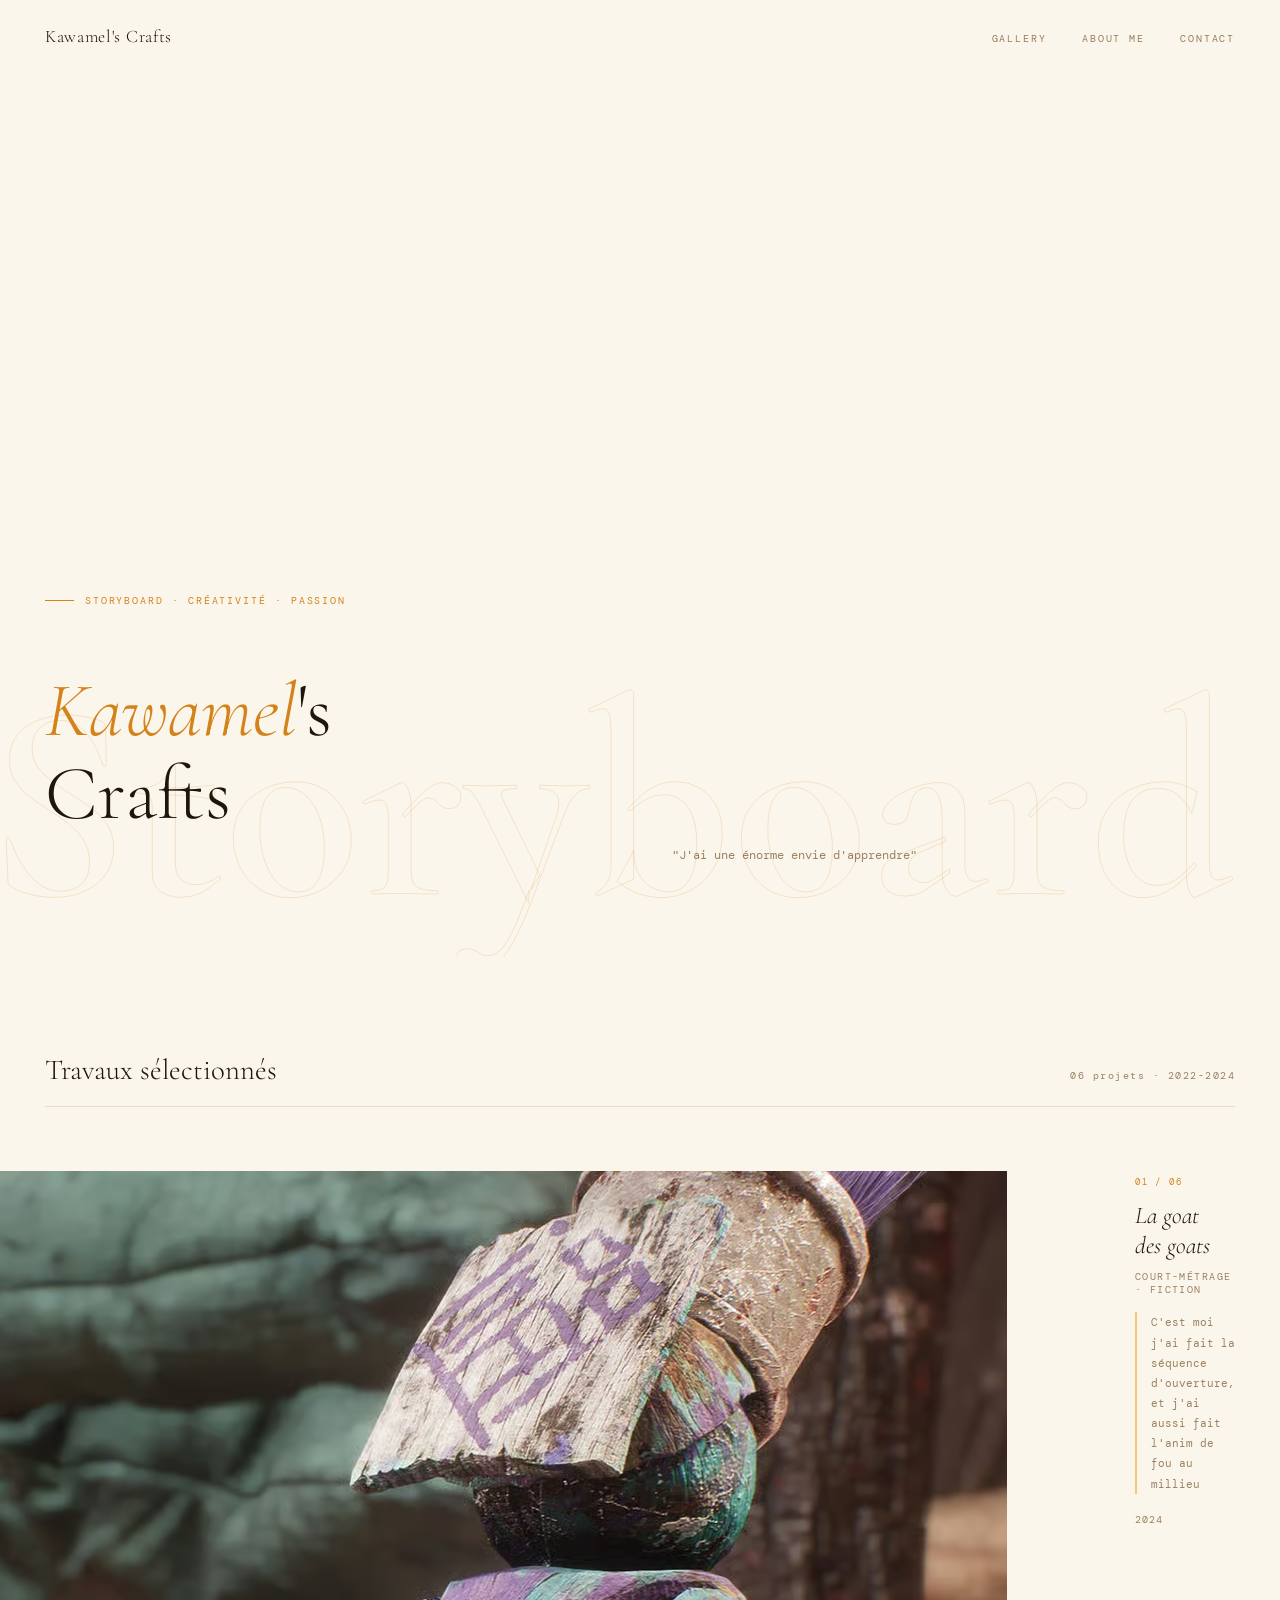
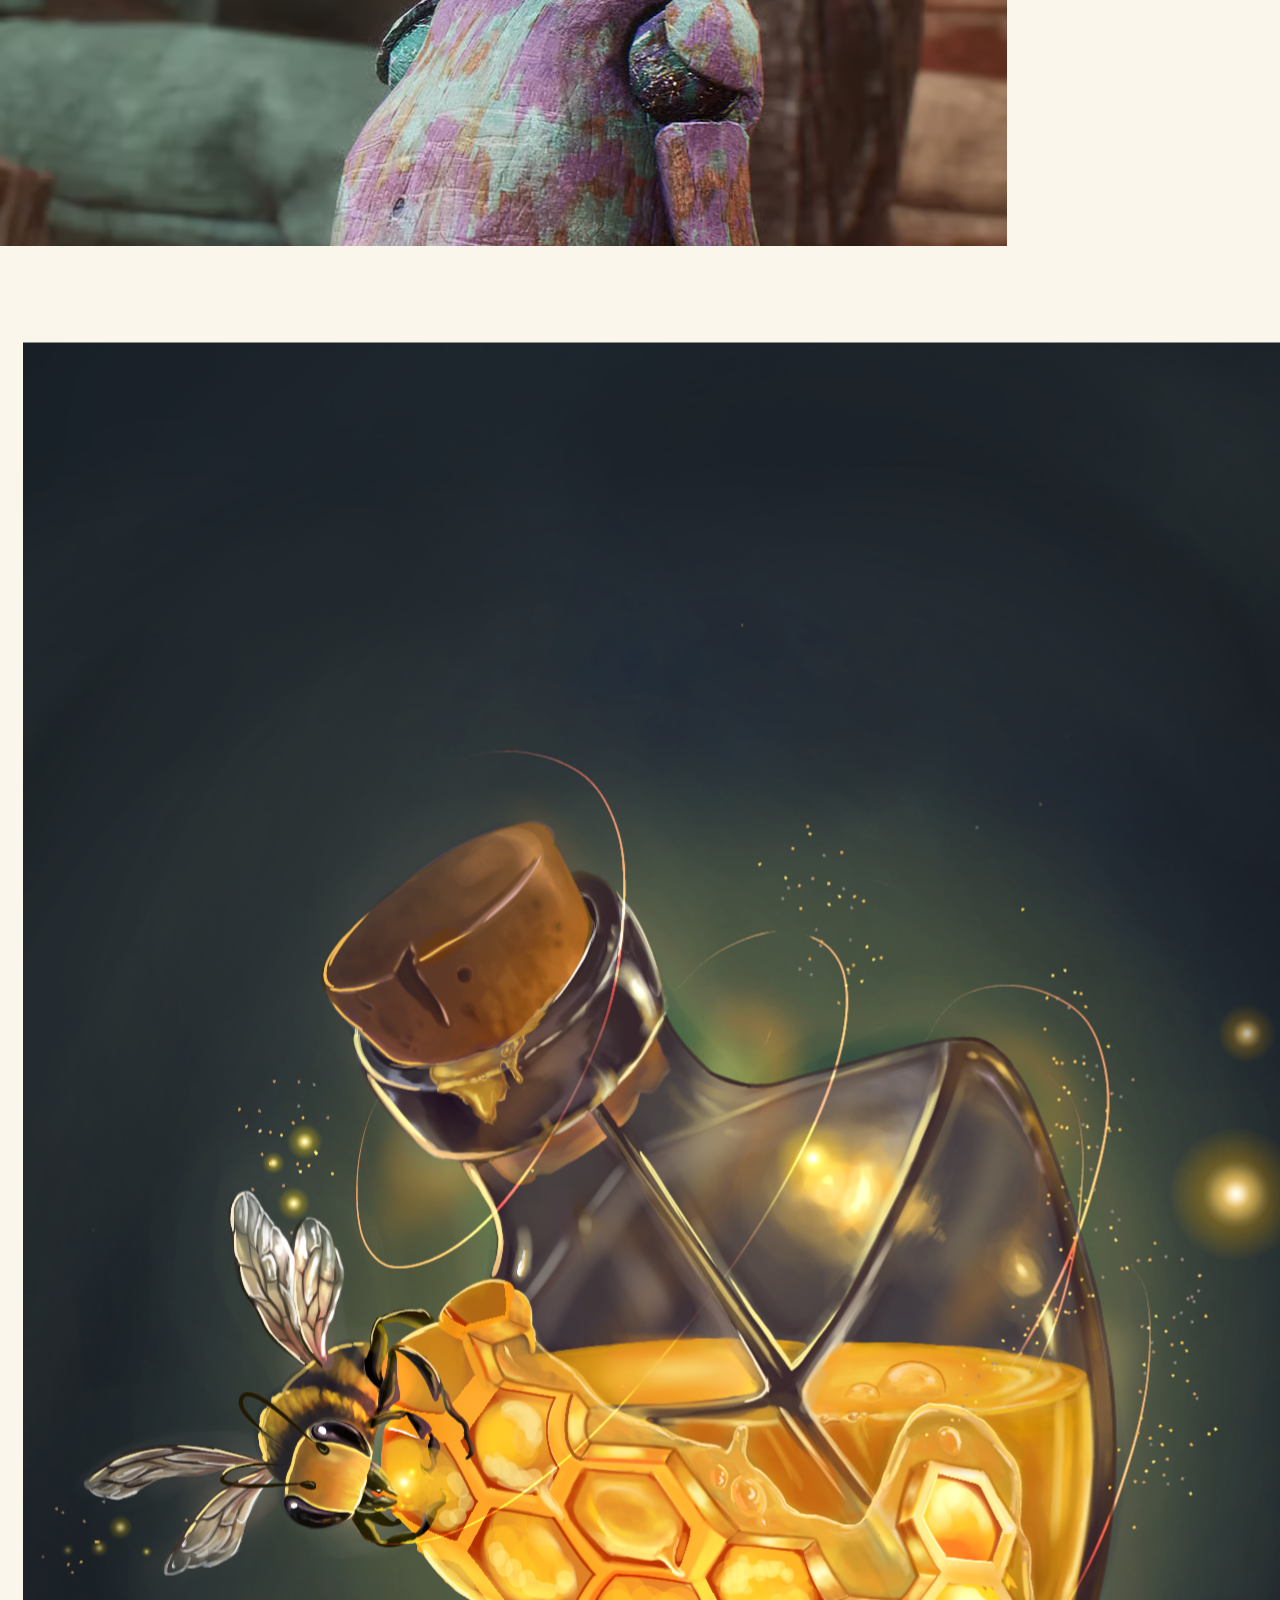
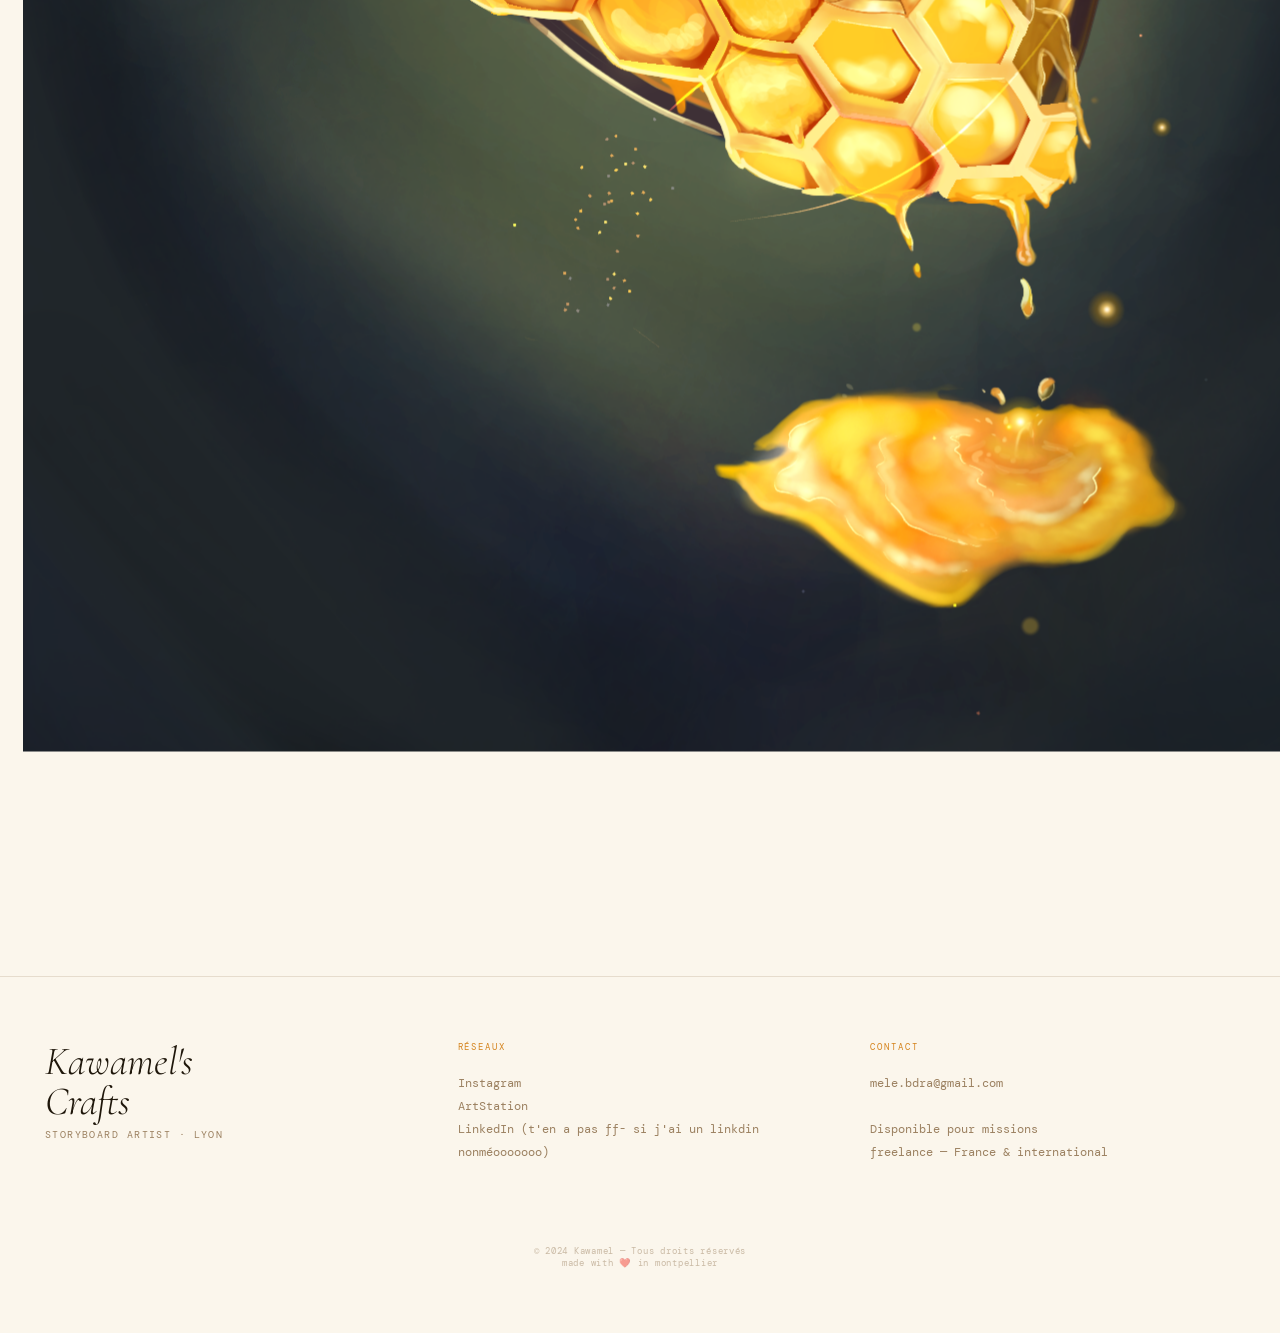
==== index.html @ d90d6006 "Update index.html" ====
<!DOCTYPE html>
<html lang="en">
<head>
    <meta charset="UTF-8">
    <meta name="viewport" content="width=device-width, initial-scale=1.0">
    <link href="https://fonts.googleapis.com/css2?family=Cormorant+Garamond:ital,wght@0,300;0,400;0,600;1,300;1,400&family=DM+Mono:wght@300;400&display=swap" rel="stylesheet">
    <link rel="stylesheet" href="style.css">
    <script src="assets/js/lang.js"></script>
    <title lang-dependant="title-main">Kawamel's Crafts</title>
</head>
<body onload="init_content()">
    <!-- Top nav bar -->
    <nav>
        <a class="nav-title" href="index.html" lang-dependant="title">Kawamel</a>
        <div class="nav-links">
            <a href="gallery.html" class="nav-item" lang-dependant="gallery">Gallery</a>
            <a href="about-me.html" class="nav-item" lang-dependant="about-me">About me</a>
            <a href="mailto:mele.bdra@gmail.com" lang-dependant="contact">Contact</a>
        </div>
        <!-- <div class="dropdown language-selector">
            <button class="dropbtn" lang-dependant="language">language</button>
            <div class="dropcontent">
                <button onclick="saveLangPreferences('en')">English</button>
                <button onclick="saveLangPreferences('fr')">Français</button>
            </div>
        </div> -->
    </nav>

    <!-- Opening sequence, name and decorations -->
    <section class="opening">
        <div class="opening-bg-text" aria-hidden="true">Storyboard</div>
        <div class="opening-content">
            <div>
                <div class="opening-tag">Storyboard · Créativité · Passion</div>
                <h1 class="opening-title"><em>Kawamel</em>'s<br>Crafts</h1>
            </div>
            <div>
                <p class="opening-desc">"J'ai une énorme envie d'apprendre"</p>
            </div>
        </div>
    </section>

    <!-- Main page, boards and work -->
    <section class="boards">
        <div class="boards-header">
            <span class="boards-header-title">Travaux sélectionnés</span>
            <span class="boards-header-count">06 projets · 2022-2024</span>
        </div>
        <!-- Project one -->
        <div class="project">
            <aside class="project-meta">
                <div class="project-index">01 / 06</div>
                <div class="project-title">La goat<br>des goats</div>
                <div class="project-type">Court-métrage · Fiction</div>
                <div class="project-info">C'est moi j'ai fait la séquence d'ouverture, et j'ai aussi fait l'anim de fou au millieu</div>
                <div class="project-year">2024</div>
            </aside>
            <img src="assets/img/placeholder_board.jpg" alt="placeholder">
        </div>
        <div class="project">
            <aside class="project-meta">
                <div class="project-index">02 / 06</div>
                <div class="project-title">Piti chat<br>oui</div>
                <div class="project-type">Court-métrage · Fiction</div>
                <div class="project-info">C'est moi j'ai fait la séquence d'ouverture, et j'ai aussi fait l'anim de fou au millieu</div>
                <div class="project-year">2024</div>
            </aside>
            <img src="assets/img/placeholder.png" alt="placeholder">
        </div>
    </section>
    
    <footer class="site-footer">
        <div>
          <div class="footer-name">Kawamel's<br>Crafts</div>
          <div class="footer-sub">Storyboard Artist · Lyon</div>
        </div>
        <div>
          <div class="footer-col-label">Réseaux</div>
          <div class="footer-col-body">
            <a href="https://www.instagram.com/kawameljpg/">Instagram</a><br>
            <a href="https://www.artstation.com/kawamel">ArtStation</a><br>
            <a href="#">LinkedIn (t'en a pas ff- si j'ai un linkdin nonméooooooo)</a>
          </div>
        </div>
        <div>
          <div class="footer-col-label">Contact</div>
          <div class="footer-col-body">
            <a href="mailto:mele.bdra@gmail.com">mele.bdra@gmail.com</a><br><br>
            Disponible pour missions<br>freelance — France &amp; international
          </div>
        </div>
        <div class="footer-copy">© 2024 Kawamel — Tous droits réservés<br>made with ❤️ in montpellier</div>
      </footer>
    <!-- <div class="main-wrapper">
        <nav class="socials-panel">
            <button onclick="location.href='https://www.instagram.com/kawameljpg/'"><svg width="32" height="32">
                    <use href="assets/svg/icons.svg#instagram"></use>
                </svg></button>
            <button onclick="location.href='mailto:mele.bdra@gmail.com"><svg width="32" height="32">
                <use href="assets/svg/icons.svg#mail"></use>
            </svg></button>
            <button onclick="location.href='https://www.artstation.com/kawamel'"><svg width="32" height="32">
                <use href="assets/svg/icons.svg#artStation"></use>
            </svg></button>
        </nav>
        <div class="main-container">
            <img src="/assets/img/placeholder.png" alt="profile picture">
            <h2 class="block-title" lang-dependant="name">Kawamel</h2>
            <h3 class="block-text" lang-dependant="artist-title">placeholder</h3>
            <hr>
            <div class="buttons-panel">
                <button lang-dependant="about-me">About me</button>
                <button lang-dependant="gallery">Gallery</button>
            </div>
            <p lang-dependant="biography">
                In 2021, I started a course in Concept Art and Illustration with the aim of obtaining a Bachelor's degree in this field.
                Since then, I've been working on a number of personal projects to develop my skills.
            </p>
            <p lang-dependant="buisness-start">placeholder</p>
            <p lang-dependant="contact-text">placeholder</p>
        </div>
    </div> -->
</body>
</html>
---- style.css ----
:root
{
    --cream:      #FBF6EC;
    --paper:      #F5EDD8;
    --amber:      #D4821A;
    --amber-pale: #F2C97A;
    --sienna:     #9B4F1C;
    --ink:        #1E160A;
    --ink-mid:    #4A3520;
    --ink-faint:  #9B8060;
    --line:       rgba(100,65,20,0.14);
}

input::-moz-focus-inner { border:0; padding:0 }

html {
    height: 100%;
    scroll-behavior: smooth;
}

body {
    top: 0px;
    left: 0px;
    margin: 0px;

    /*background: linear-gradient(90deg, #ff8177 0%, #ff867a 0%, #ff8c7f 21%, #f99185 52%, #cf556c 78%, #b12a5b 100%);
    background-attachment: fixed;
    color: white;*/
    background: var(--cream);
    color: var(--ink);

    font-family: 'DM Mono', monospace;
    font-size: medium;

    width: 100%;
    height: 100%;
    min-width: 320px;
    min-height: 100%;
}

nav {
    position: fixed;
    inset: 0 0 auto;
    z-index: 100;
    display: flex;
    justify-content: space-between;
    align-items: baseline;
    padding: 1.6rem 2.8rem;
    mix-blend-mode: multiply;   
}

.nav-title {
    font-family: 'Cormorant Garamond', serif;
    font-weight: 300;
    font-size: 1.1rem;
    letter-spacing: .04em;
    color: var(--ink);
    text-decoration: none;
}

.nav-links {
    display: flex;
    gap: 2.2rem;
    align-items: baseline;
}

.nav-links a {
    font-size: .65rem;
    letter-spacing: .18em;
    text-transform: uppercase;
    color: var(--ink-faint);
    text-decoration: none;
    transition: color .2s;
}

.nav-links a:hover, .nav-links a.on {
    color: var(--amber);
}

.opening {
    min-height: 100vh;
    display: flex;
    flex-direction: column;
    justify-content: flex-end;
    padding: 0 2.8rem 3.5rem;
    position: relative;
    overflow: hidden;
}
.opening-bg-text {
    position: absolute;
    bottom: 2rem; left: -0.05em;
    font-family: 'Cormorant Garamond', serif;
    font-weight: 600;
    font-size: clamp(9rem, 22vw, 20rem);
    line-height: .85;
    color: transparent;
    -webkit-text-stroke: 1px rgba(212,130,26,.18);
    pointer-events: none;
    user-select: none;
    white-space: nowrap;
}
.opening-content {
    position: relative;
    display: grid;
    grid-template-columns: 1fr 1fr;
    align-items: flex-end;
    gap: 4rem;
}
.opening-tag {
    font-size: .6rem;
    letter-spacing: .2em;
    text-transform: uppercase;
    color: var(--amber);
    margin-bottom: 1.2rem;
    display: flex; align-items: center; gap: .7rem;
}
.opening-tag::before {
    content: '';
    width: 1.8rem; height: 1px;
    background: var(--amber);
    display: block;
}
.opening-title {
    font-family: 'Cormorant Garamond', serif;
    font-weight: 300;
    font-size: clamp(3rem, 6vw, 5.5rem);
    line-height: 1.08;
    color: var(--ink);
}
.opening-title em {
    font-style: italic;
    color: var(--amber);
}

.opening-desc {
    font-size: .78rem;
    line-height: 1.9;
    color: var(--ink-faint);
    max-width: 38ch;
    margin-bottom: 2rem;
}

.boards {
    padding: 6rem 2.8rem 8rem;
    align-items: center;
}

.boards-header {
    display: flex;
    align-items: baseline;
    gap: 1.5rem;
    margin-bottom: 4rem;
    border-bottom: 1px solid var(--line);
    padding-bottom: 1.2rem;
}

.boards-header-title {
    font-family: 'Cormorant Garamond', serif;
    font-weight: 300;
    font-size: 1.8rem;
    color: var(--ink);
}

.boards-header-count {
    font-size: .62rem;
    letter-spacing: .15em;
    color: var(--ink-faint);
    margin-left: auto;
}

.project {
    margin-bottom: 6rem;
    display: grid;
    grid-template-columns: 1fr 80rem;
    gap: 3rem;
    align-items: start;
    justify-items: end;
}

.project:nth-child(even) {
    grid-template-columns: 1fr 80rem;
    direction: rtl;
}

.project:nth-child(even) > * {
    grid-template-columns: 1fr 80rem;
    direction: ltr;
    align-items: start;
}

.project-meta {
    padding-top: .3rem;
}

/* .project-meta:nth-child(even) {
    text-align: end;
} */

.project-index {
    font-size: .58rem;
    letter-spacing: .2em;
    color: var(--amber);
    margin-bottom: .8rem;
}

.project-title {
    font-family: 'Cormorant Garamond', serif;
    font-style: italic;
    font-weight: 300;
    font-size: 1.5rem;
    line-height: 1.25;
    color: var(--ink);
    margin-bottom: .6rem;
}

.project-type {
    font-size: .6rem;
    letter-spacing: .15em;
    text-transform: uppercase;
    color: var(--ink-faint);
    margin-bottom: 1rem;
}

.project-info {
    font-size: .7rem;
    line-height: 1.8;
    color: var(--ink-faint);
    border-left: 2px solid var(--amber-pale);
    padding-left: .9rem;
}

.project-year {
    font-size: .6rem;
    color: var(--ink-faint);
    letter-spacing: .1em;
    margin-top: 1.2rem;
}

.site-footer {
    padding: 4rem 2.8rem;
    display: grid;
    grid-template-columns: 1fr 1fr 1fr;
    gap: 3rem;
    border-top: 1px solid var(--line);
}

.footer-col-label {
    font-size: .58rem;
    letter-spacing: .2em;
    text-transform: uppercase;
    color: var(--amber);
    margin-bottom: 1.2rem;
}

.footer-col-body {
    font-size: .72rem;
    line-height: 2;
    color: var(--ink-faint);
}

.footer-col-body a {
    color: inherit;
    text-decoration: none;
    transition: color .2s;
}

.footer-col-body a:hover {
    color: var(--amber);
}

.footer-name {
    font-family: 'Cormorant Garamond', serif;
    font-style: italic;
    font-weight: 300;
    font-size: 2.5rem;
    color: var(--ink);
    line-height: 1;
    margin-bottom: .4rem;
}

.footer-sub {
    font-size: .6rem;
    letter-spacing: .15em;
    text-transform: uppercase;
    color: var(--ink-faint);
}

.footer-copy {
    font-size: .58rem;
    letter-spacing: .08em;
    color: var(--ink-faint);
    opacity: .5;
    margin-top: 2rem;
    grid-column: 1/-1;
    text-align: center;
}

@media (max-width: 860px) {
    nav { padding: 1.2rem 1.4rem; }
    .opening { padding: 0 1.4rem 2.5rem; }
    .opening-content { grid-template-columns: 1fr; gap: 1.5rem; }
    .boards { padding: 4rem 1.4rem 5rem; }
    .project { grid-template-columns: 1fr; gap: 1.2rem; }
    .project:nth-child(even) { grid-template-columns: 1fr; direction: ltr; }
    .site-footer { grid-template-columns: 1fr; padding: 3rem 1.4rem; gap: 2rem; }
    .about-opening { padding: 0 1.4rem 3rem; }
    .about-intro-grid { grid-template-columns: 1fr; gap: 2rem; }
    .numbers-strip { flex-wrap: wrap; padding: 2rem 1.4rem; }
    .number-item { border-right: none; min-width: 40%; }
    .about-section { padding: 3rem 1.4rem; }
    .timeline-h { grid-template-columns: 1fr 1fr; }
    .process-list { grid-template-columns: 1fr; }
  }

/* .main-wrapper {
    display: flex;
    flex-direction: row;
    justify-content: center;
    align-items: center;
}

.main-container {
    text-align: center;
    margin: 50px 8vw;
    padding: 1vw;
}

.main-container img {
    border-radius: 50%;
    object-fit: cover;
    width: 9rem;
    height: 9rem;
}

.main-container h2 {
    font-size: 6vh;
    margin-bottom: 25px;
}

.main-container hr {
    width: 14em;
    border: solid white 1px;
}

.main-container h3 {
    font-size: 3vh;
}

.main-container p {
    font-size: large;
}

.main-container p:first-child {
    margin-top: 100px;
}

.main-container p a {
    color: white;
}

button {
    background-color: #ffffff30;
    border: solid 1px white;
    border-radius: 16px;
    color: white;
    font-size: 20px;
    padding: 5px 10px;
    cursor: pointer;
    transition: 0.4s;
}

button:hover
{
    color: var(--main-color);
    background-color: white;
}

button:hover svg {
    color: var(--main-color);
}

.buttons-panel {
    display: flex;
    flex-direction: row;
    justify-content: center;
    gap: 10px;
}

.socials-panel {
    display: flex;
    flex-direction: column;
    justify-content: center;
    align-items: center;
    gap: 15px;
    margin: 15px 0px;
    position: absolute;
    left: 10px;
}

.socials-panel button {
    padding: 15px 15px;
    border-radius: 50%;
}

button svg {
    width: 100%;
    height: 100%;
    color: white;
    display: block;
}

footer {
    margin: 0px auto;
    font-size: small;
    color: lightgray;
    text-align: center;
} */
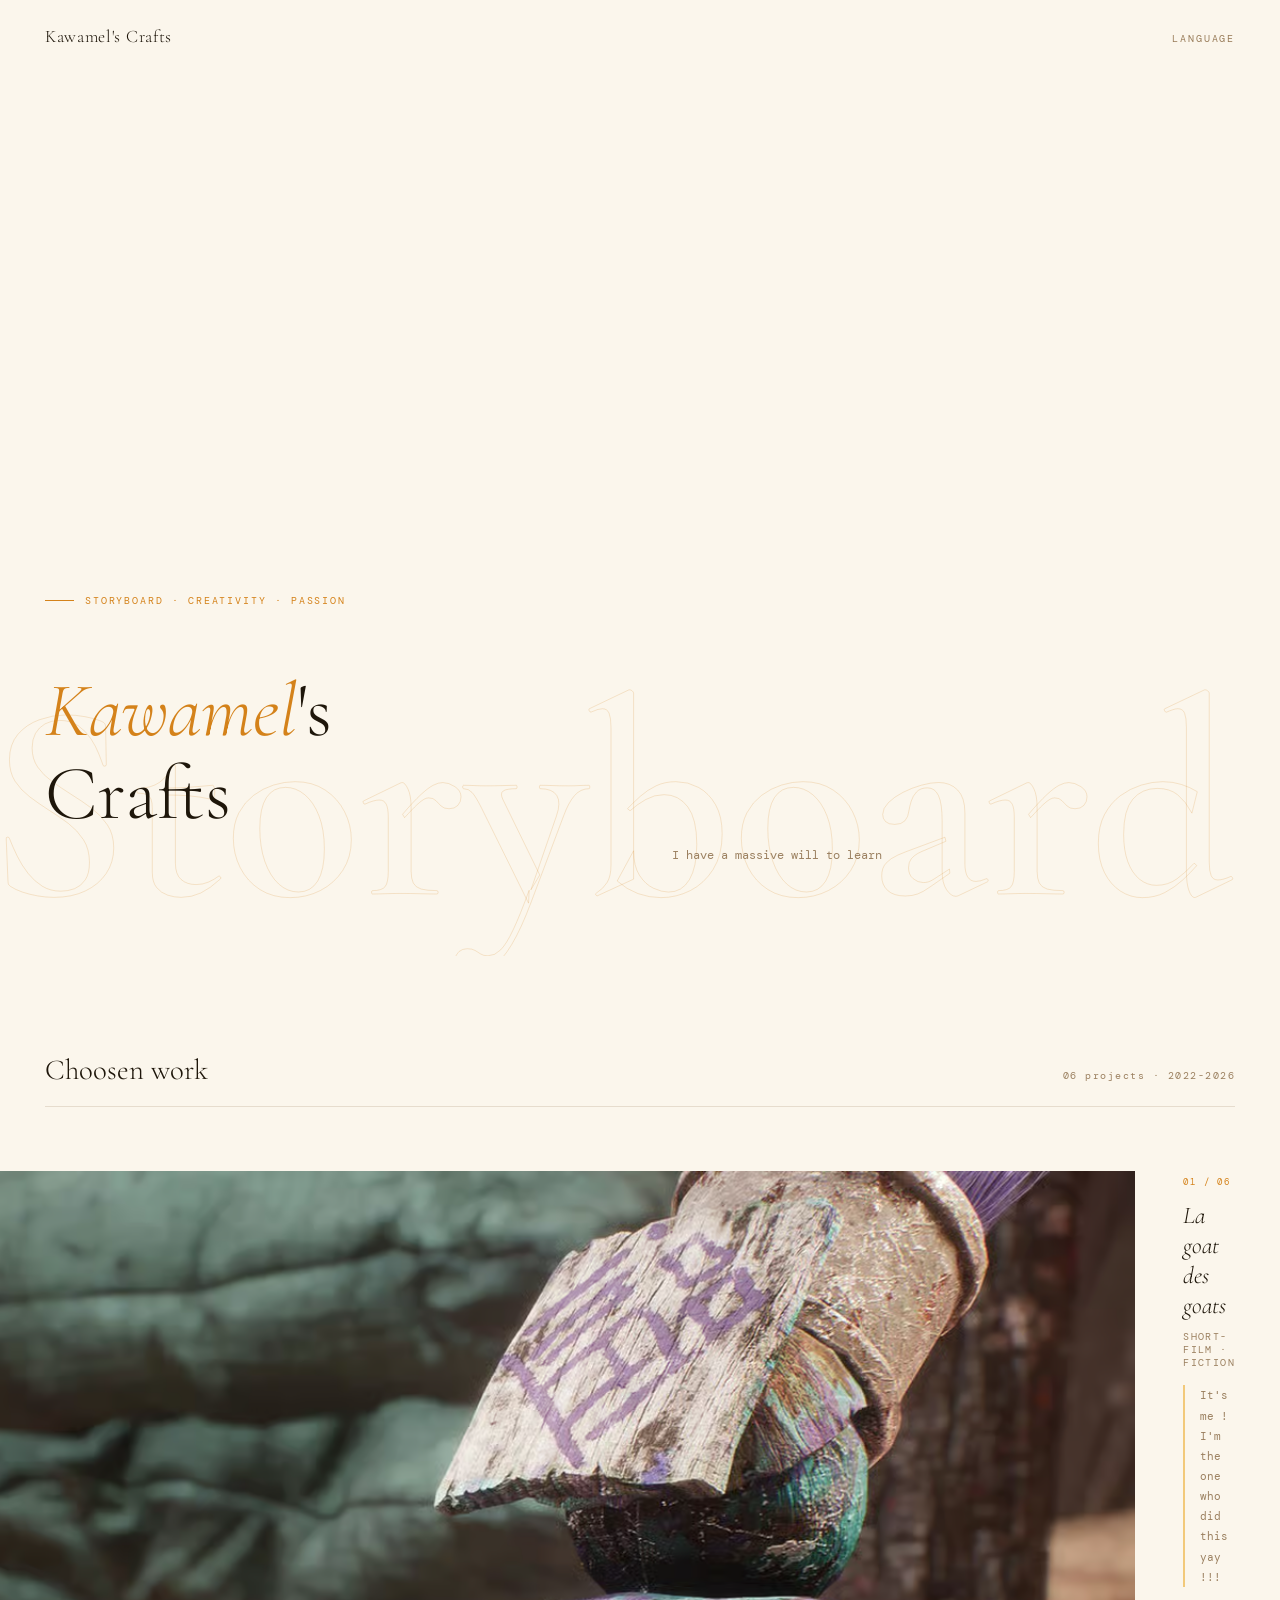
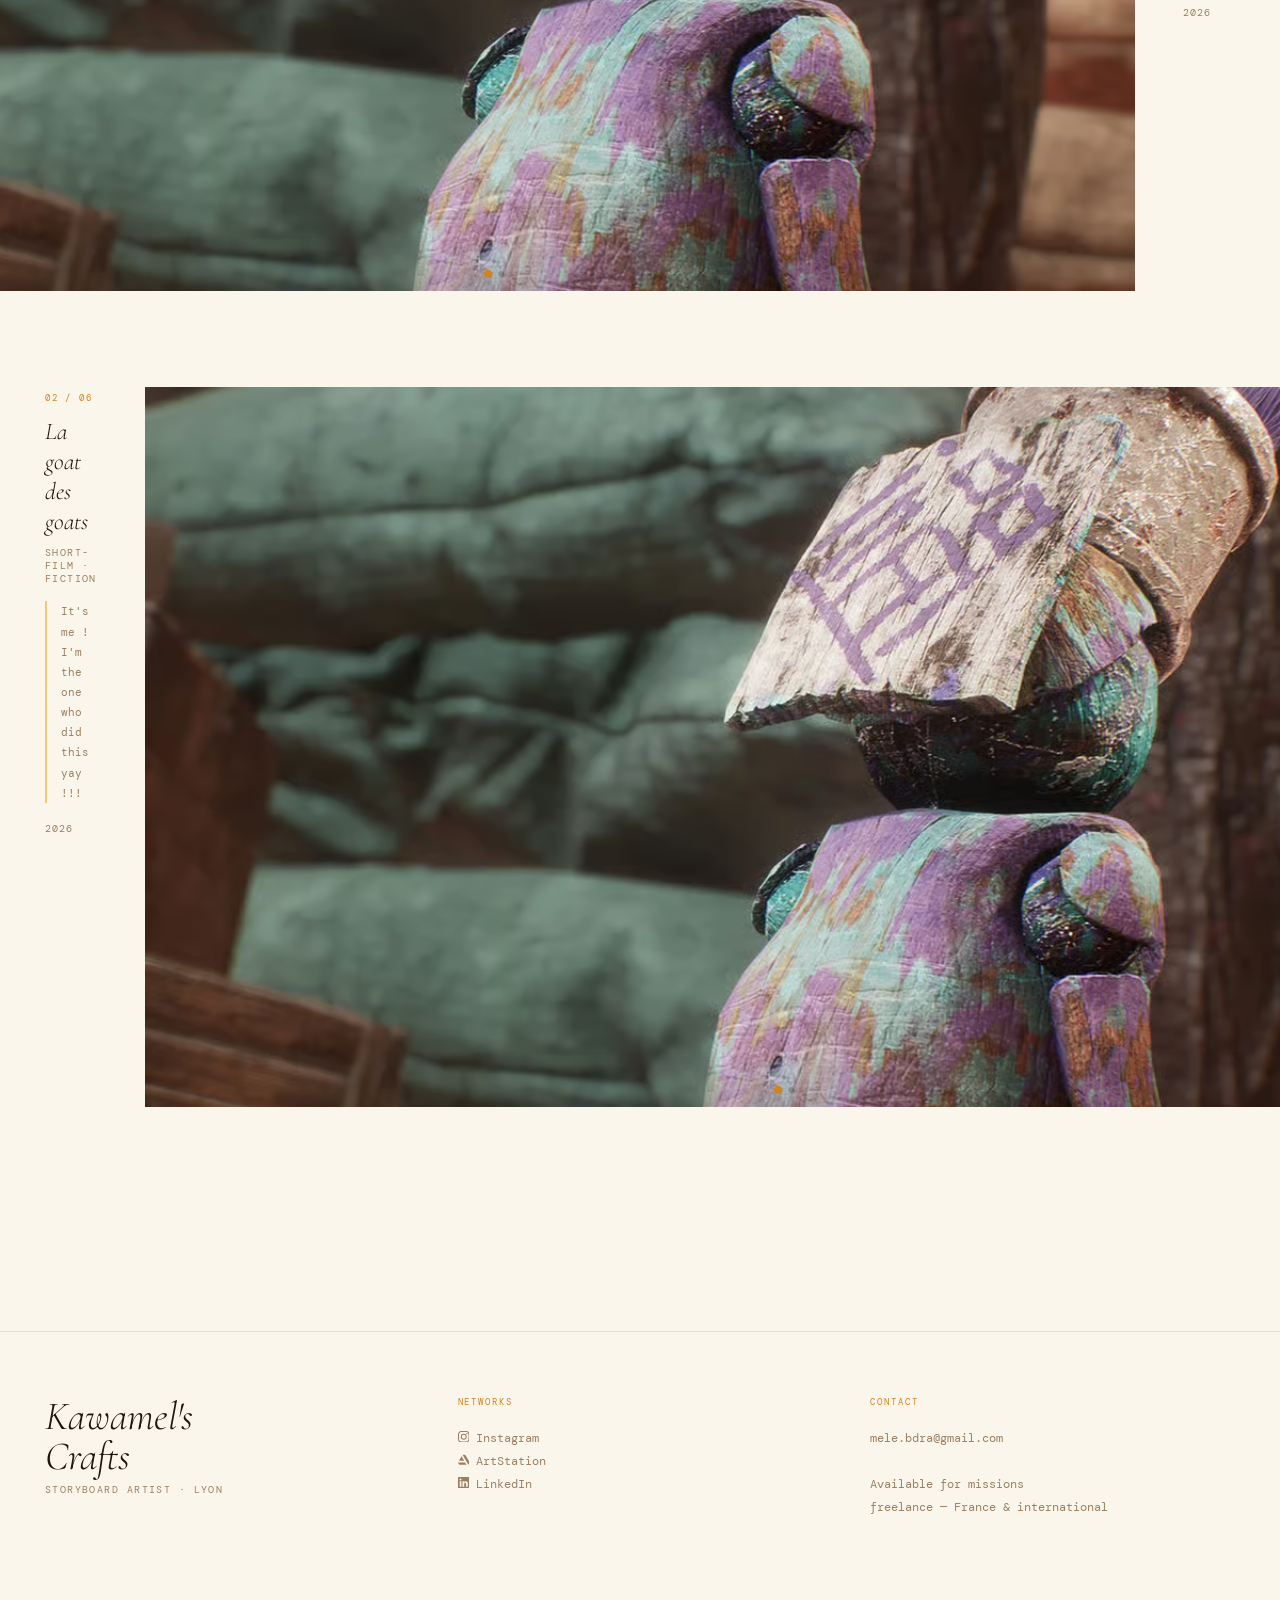
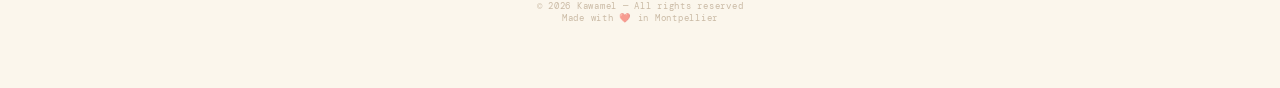
==== commit 94802858: "Add files via upload" ====
--- a/index.html
+++ b/index.html
@@ -6,6 +6,7 @@
     <link href="https://fonts.googleapis.com/css2?family=Cormorant+Garamond:ital,wght@0,300;0,400;0,600;1,300;1,400&family=DM+Mono:wght@300;400&display=swap" rel="stylesheet">
     <link rel="stylesheet" href="style.css">
     <script src="assets/js/lang.js"></script>
+    <script src="assets/js/slideshow.js"></script>
     <title lang-dependant="title-main">Kawamel's Crafts</title>
 </head>
 <body onload="init_content()">
@@ -13,17 +14,17 @@
     <nav>
         <a class="nav-title" href="index.html" lang-dependant="title">Kawamel</a>
         <div class="nav-links">
-            <a href="gallery.html" class="nav-item" lang-dependant="gallery">Gallery</a>
+            <!-- <a href="gallery.html" class="nav-item" lang-dependant="gallery">Gallery</a>
             <a href="about-me.html" class="nav-item" lang-dependant="about-me">About me</a>
-            <a href="mailto:mele.bdra@gmail.com" lang-dependant="contact">Contact</a>
+            <a href="mailto:mele.bdra@gmail.com" lang-dependant="contact">Contact</a> -->
+            <div class="lang-switcher">
+                <button class="lang-btn" lang-dependant="language">EN</button>
+                <div class="lang-dropdown">
+                  <button onclick="saveLangPreferences('en')">English</button>
+                  <button onclick="saveLangPreferences('fr')">Français</button>
+                </div>
+              </div>
         </div>
-        <!-- <div class="dropdown language-selector">
-            <button class="dropbtn" lang-dependant="language">language</button>
-            <div class="dropcontent">
-                <button onclick="saveLangPreferences('en')">English</button>
-                <button onclick="saveLangPreferences('fr')">Français</button>
-            </div>
-        </div> -->
     </nav>
 
     <!-- Opening sequence, name and decorations -->
@@ -31,11 +32,11 @@
         <div class="opening-bg-text" aria-hidden="true">Storyboard</div>
         <div class="opening-content">
             <div>
-                <div class="opening-tag">Storyboard · Créativité · Passion</div>
-                <h1 class="opening-title"><em>Kawamel</em>'s<br>Crafts</h1>
+                <div class="opening-tag" lang-dependant="adjectives">Storyboard · Creativity · Passion</div>
+                <h1 class="opening-title" lang-dependant="opening-title"><em>Kawamel</em>'s<br>Crafts</h1>
             </div>
             <div>
-                <p class="opening-desc">"J'ai une énorme envie d'apprendre"</p>
+                <p class="opening-desc" lang-dependant="quote">"J'ai une énorme envie d'apprendre"</p>
             </div>
         </div>
     </section>
@@ -43,82 +44,105 @@
     <!-- Main page, boards and work -->
     <section class="boards">
         <div class="boards-header">
-            <span class="boards-header-title">Travaux sélectionnés</span>
-            <span class="boards-header-count">06 projets · 2022-2024</span>
+            <span class="boards-header-title" lang-dependant="choosen-work">Choosen work</span>
+            <span class="boards-header-count" lang-dependant="header-count">06 projects · 2022-2026</span>
         </div>
         <!-- Project one -->
         <div class="project">
             <aside class="project-meta">
                 <div class="project-index">01 / 06</div>
                 <div class="project-title">La goat<br>des goats</div>
-                <div class="project-type">Court-métrage · Fiction</div>
-                <div class="project-info">C'est moi j'ai fait la séquence d'ouverture, et j'ai aussi fait l'anim de fou au millieu</div>
-                <div class="project-year">2024</div>
+                <div class="project-type" lang-dependant="categories-p01">Short film · Fiction</div>
+                <div class="project-info" lang-dependant="info-p01">It's me ! I'm the one who did this yay !!!</div>
+                <div class="project-year">2026</div>
             </aside>
-            <img src="assets/img/placeholder_board.jpg" alt="placeholder">
+            <div class="slideshow">
+                <div class="slideshow-content">
+                    <img src="assets/img/placeholder_board.jpg" alt="placeholder">
+                    <img src="assets/img/placeholder.png" alt="placeholder">
+                </div>
+                <button class="carrousel-btn prev">&#10094;</button>
+                <button class="carrousel-btn next">&#10095;</button>
+                <div class="carrousel-indicators">
+                    <span class="active"></span>
+                    <span></span>
+                    <span></span>
+                </div>
+            </div>
         </div>
+        <!-- Project two -->
         <div class="project">
             <aside class="project-meta">
                 <div class="project-index">02 / 06</div>
-                <div class="project-title">Piti chat<br>oui</div>
-                <div class="project-type">Court-métrage · Fiction</div>
-                <div class="project-info">C'est moi j'ai fait la séquence d'ouverture, et j'ai aussi fait l'anim de fou au millieu</div>
-                <div class="project-year">2024</div>
+                <div class="project-title">La goat<br>des goats</div>
+                <div class="project-type" lang-dependant="categories-p02">Short film · Fiction</div>
+                <div class="project-info" lang-dependant="info-p02">It's me ! I'm the one who did this yay !!!</div>
+                <div class="project-year">2026</div>
             </aside>
-            <img src="assets/img/placeholder.png" alt="placeholder">
+            <div class="slideshow">
+                <div class="slideshow-content">
+                    <img src="assets/img/placeholder_board.jpg" alt="placeholder">
+                    <img src="assets/img/placeholder_board.jpg" alt="placeholder">
+                </div>
+                <button class="carrousel-btn prev">&#10094;</button>
+                <button class="carrousel-btn next">&#10095;</button>
+                <div class="carrousel-indicators">
+                    <span class="active"></span>
+                    <span></span>
+                    <span></span>
+                </div>
+            </div>
         </div>
     </section>
-    
+
+    <!-- Footer and contacts -->
     <footer class="site-footer">
         <div>
-          <div class="footer-name">Kawamel's<br>Crafts</div>
-          <div class="footer-sub">Storyboard Artist · Lyon</div>
+          <div class="footer-name" lang-dependant="footer-name">Kawamel's<br>Crafts</div>
+          <div class="footer-sub" lang-dependant="footer-sub">Storyboard Artist · Lyon</div>
         </div>
         <div>
-          <div class="footer-col-label">Réseaux</div>
+          <div class="footer-col-label" lang-dependant="networks">Networks</div>
           <div class="footer-col-body">
-            <a href="https://www.instagram.com/kawameljpg/">Instagram</a><br>
-            <a href="https://www.artstation.com/kawamel">ArtStation</a><br>
-            <a href="#">LinkedIn (t'en a pas ff- si j'ai un linkdin nonméooooooo)</a>
+            <a href="https://www.instagram.com/kawameljpg/">
+                <svg>
+                    <use href="assets/svg/icons.svg#instagram"></use>
+                </svg> Instagram</a><br>
+            <a href="https://www.artstation.com/kawamel">
+                <svg>
+                    <use href="assets/svg/icons.svg#artStation"></use>
+                </svg> ArtStation</a><br>
+            <a href="#">
+                <svg>
+                    <use href="assets/svg/icons.svg#linkedin"></use>
+                </svg> LinkedIn</a>
           </div>
         </div>
         <div>
-          <div class="footer-col-label">Contact</div>
-          <div class="footer-col-body">
-            <a href="mailto:mele.bdra@gmail.com">mele.bdra@gmail.com</a><br><br>
-            Disponible pour missions<br>freelance — France &amp; international
+          <div class="footer-col-label" lang-dependant="contact">Contact</div>
+          <div class="footer-col-body" lang-dependant="missions-text">
+            <a href="mailto:mele.bdra@gmail.com"><svg>
+                <use href="assets/svg/icons.svg#mail"></use>
+            </svg>mele.bdra@gmail.com</a><br><br>
+            Available for missions<br>freelance — France &amp; international
           </div>
         </div>
-        <div class="footer-copy">© 2024 Kawamel — Tous droits réservés<br>made with ❤️ in montpellier</div>
+        <div class="footer-copy" lang-dependant="copy">© 2026 Kawamel — All rights reserved<br>Made with ❤️ in Montpellier</div>
       </footer>
-    <!-- <div class="main-wrapper">
-        <nav class="socials-panel">
-            <button onclick="location.href='https://www.instagram.com/kawameljpg/'"><svg width="32" height="32">
-                    <use href="assets/svg/icons.svg#instagram"></use>
-                </svg></button>
-            <button onclick="location.href='mailto:mele.bdra@gmail.com"><svg width="32" height="32">
-                <use href="assets/svg/icons.svg#mail"></use>
-            </svg></button>
-            <button onclick="location.href='https://www.artstation.com/kawamel'"><svg width="32" height="32">
-                <use href="assets/svg/icons.svg#artStation"></use>
-            </svg></button>
-        </nav>
-        <div class="main-container">
-            <img src="/assets/img/placeholder.png" alt="profile picture">
-            <h2 class="block-title" lang-dependant="name">Kawamel</h2>
-            <h3 class="block-text" lang-dependant="artist-title">placeholder</h3>
-            <hr>
-            <div class="buttons-panel">
-                <button lang-dependant="about-me">About me</button>
-                <button lang-dependant="gallery">Gallery</button>
-            </div>
-            <p lang-dependant="biography">
-                In 2021, I started a course in Concept Art and Illustration with the aim of obtaining a Bachelor's degree in this field.
-                Since then, I've been working on a number of personal projects to develop my skills.
-            </p>
-            <p lang-dependant="buisness-start">placeholder</p>
-            <p lang-dependant="contact-text">placeholder</p>
-        </div>
-    </div> -->
-</body>
-</html>
+    
+      <!-- script for language button -->
+      <script>
+        const switcher = document.querySelector('.lang-switcher');
+        const btn = switcher.querySelector('.lang-btn');
+      
+        btn.addEventListener('click', (e) => {
+          e.stopPropagation();
+          switcher.classList.toggle('open');
+        });
+      
+        document.addEventListener('click', () => {
+          switcher.classList.remove('open');
+        });
+      </script>
+    </body>
+</html>
--- a/style.css
+++ b/style.css
@@ -23,9 +23,6 @@
     left: 0px;
     margin: 0px;
 
-    /*background: linear-gradient(90deg, #ff8177 0%, #ff867a 0%, #ff8c7f 21%, #f99185 52%, #cf556c 78%, #b12a5b 100%);
-    background-attachment: fixed;
-    color: white;*/
     background: var(--cream);
     color: var(--ink);
 
@@ -74,6 +71,63 @@
 }
 
 .nav-links a:hover, .nav-links a.on {
+    color: var(--amber);
+}
+
+.lang-switcher {
+    position: relative;
+}
+
+.lang-btn {
+    font-size: .65rem;
+    letter-spacing: .18em;
+    text-transform: uppercase;
+    color: var(--ink-faint);
+    background: none;
+    border: none;
+    cursor: pointer;
+    padding: 0;
+    font-family: inherit;
+    transition: color .2s;
+    padding-bottom: 1rem;
+}
+
+.lang-btn:hover {
+    color: var(--amber);
+}
+
+.lang-dropdown {
+    display: none;
+    position: absolute;
+    top: calc(100% - .2rem);
+    right: 0;
+    background: white;
+    border: 1px solid rgba(0,0,0,.08);
+    padding: .4rem 0;
+    min-width: 110px;
+}
+
+.lang-switcher.open .lang-dropdown {
+    display: block;
+}
+
+.lang-dropdown button {
+    display: block;
+    width: 100%;
+    background: none;
+    border: none;
+    cursor: pointer;
+    font-size: .65rem;
+    letter-spacing: .18em;
+    text-transform: uppercase;
+    color: var(--ink-faint);
+    font-family: inherit;
+    padding: .45rem 1rem;
+    text-align: left;
+    transition: color .2s;
+}
+
+.lang-dropdown button:hover {
     color: var(--amber);
 }
 
@@ -192,10 +246,6 @@
     padding-top: .3rem;
 }
 
-/* .project-meta:nth-child(even) {
-    text-align: end;
-} */
-
 .project-index {
     font-size: .58rem;
     letter-spacing: .2em;
@@ -236,6 +286,163 @@
     margin-top: 1.2rem;
 }
 
+
+
+.slideshow {
+    position: relative;
+    width: 100%;
+    overflow: hidden;
+    background: var(--paper);
+    aspect-ratio: 16 / 9;       /* conserve le ratio sans hauteur fixe */
+    cursor: grab;
+}
+ 
+.slideshow:active {
+    cursor: grabbing;
+}
+ 
+/* ── images ── */
+.slideshow-content {
+    display: block;             /* plus de flex horizontal */
+    width: 100%;
+    height: 100%;
+}
+ 
+.slideshow-content img {
+    position: absolute;
+    inset: 0;
+    width: 100%;
+    height: 100%;
+    object-fit: cover;
+    opacity: 0;
+    transition: opacity .55s cubic-bezier(.4,0,.2,1),
+                transform .55s cubic-bezier(.4,0,.2,1);
+    transform: scale(1.02);
+    will-change: opacity, transform;
+    pointer-events: none;
+    user-select: none;
+}
+ 
+.slideshow-content img.active {
+    opacity: 1;
+    transform: scale(1);
+    z-index: 1;
+}
+ 
+.slideshow-content img.leaving-left {
+    opacity: 0;
+    transform: translateX(-2%) scale(.98);
+    z-index: 0;
+}
+ 
+.slideshow-content img.leaving-right {
+    opacity: 0;
+    transform: translateX(2%) scale(.98);
+    z-index: 0;
+}
+ 
+/* ── boutons prev / next ── */
+.carrousel-btn {
+    position: absolute;
+    top: 50%;
+    transform: translateY(-50%);
+    z-index: 10;
+    background: rgba(251,246,236,.72);   /* --cream semi-transparent */
+    backdrop-filter: blur(6px);
+    -webkit-backdrop-filter: blur(6px);
+    border: 1px solid var(--line);
+    color: var(--ink-mid);
+    width: 2.4rem;
+    height: 2.4rem;
+    border-radius: 50%;
+    display: flex;
+    align-items: center;
+    justify-content: center;
+    font-size: .75rem;
+    cursor: pointer;
+    opacity: 0;
+    transition: opacity .25s, background .2s, color .2s;
+}
+ 
+.slideshow:hover .carrousel-btn
+{
+    opacity: 1;
+}
+ 
+.carrousel-btn:hover {
+    background: var(--cream);
+    color: var(--amber);
+}
+ 
+.carrousel-btn.prev {
+    left: 1rem;
+}
+
+.carrousel-btn.next {
+    right: 1rem;
+}
+ 
+/* ── points indicateurs ── */
+.carrousel-indicators {
+    position: absolute;
+    bottom: .9rem;
+    left: 50%;
+    transform: translateX(-50%);
+    z-index: 10;
+    display: flex;
+    gap: .45rem;
+    align-items: center;
+}
+ 
+.carrousel-indicators span {
+    width: .38rem;
+    height: .38rem;
+    border-radius: 50%;
+    background: rgba(30,22,10,.25);
+    cursor: pointer;
+    transition: background .25s, transform .25s;
+}
+ 
+.carrousel-indicators span.active {
+    background: var(--amber);
+    transform: scale(1.35);
+}
+ 
+/* ── compteur de diapo (optionnel, géré par JS si voulu) ── */
+.slideshow-counter {
+    position: absolute;
+    top: .8rem;
+    right: 1rem;
+    z-index: 10;
+    font-family: 'DM Mono', monospace;
+    font-size: .58rem;
+    letter-spacing: .12em;
+    color: var(--ink-faint);
+    background: rgba(251,246,236,.7);
+    padding: .2rem .5rem;
+    border-radius: 2px;
+}
+ 
+/* ── léger overlay en bas pour les indicateurs ── */
+.slideshow::after {
+    content: '';
+    position: absolute;
+    bottom: 0; left: 0; right: 0;
+    height: 3.5rem;
+    background: linear-gradient(to top, rgba(30,22,10,.12), transparent);
+    pointer-events: none;
+    z-index: 5;
+}
+
+
+
+
+
+
+
+
+
+
 .site-footer {
     padding: 4rem 2.8rem;
     display: grid;
@@ -262,6 +469,11 @@
     color: inherit;
     text-decoration: none;
     transition: color .2s;
+}
+
+.footer-col-body a svg {
+    width: .72rem;
+    height: .72rem;
 }
 
 .footer-col-body a:hover {
@@ -310,108 +522,4 @@
     .about-section { padding: 3rem 1.4rem; }
     .timeline-h { grid-template-columns: 1fr 1fr; }
     .process-list { grid-template-columns: 1fr; }
-  }
-
-/* .main-wrapper {
-    display: flex;
-    flex-direction: row;
-    justify-content: center;
-    align-items: center;
-}
-
-.main-container {
-    text-align: center;
-    margin: 50px 8vw;
-    padding: 1vw;
-}
-
-.main-container img {
-    border-radius: 50%;
-    object-fit: cover;
-    width: 9rem;
-    height: 9rem;
-}
-
-.main-container h2 {
-    font-size: 6vh;
-    margin-bottom: 25px;
-}
-
-.main-container hr {
-    width: 14em;
-    border: solid white 1px;
-}
-
-.main-container h3 {
-    font-size: 3vh;
-}
-
-.main-container p {
-    font-size: large;
-}
-
-.main-container p:first-child {
-    margin-top: 100px;
-}
-
-.main-container p a {
-    color: white;
-}
-
-button {
-    background-color: #ffffff30;
-    border: solid 1px white;
-    border-radius: 16px;
-    color: white;
-    font-size: 20px;
-    padding: 5px 10px;
-    cursor: pointer;
-    transition: 0.4s;
-}
-
-button:hover
-{
-    color: var(--main-color);
-    background-color: white;
-}
-
-button:hover svg {
-    color: var(--main-color);
-}
-
-.buttons-panel {
-    display: flex;
-    flex-direction: row;
-    justify-content: center;
-    gap: 10px;
-}
-
-.socials-panel {
-    display: flex;
-    flex-direction: column;
-    justify-content: center;
-    align-items: center;
-    gap: 15px;
-    margin: 15px 0px;
-    position: absolute;
-    left: 10px;
-}
-
-.socials-panel button {
-    padding: 15px 15px;
-    border-radius: 50%;
-}
-
-button svg {
-    width: 100%;
-    height: 100%;
-    color: white;
-    display: block;
-}
-
-footer {
-    margin: 0px auto;
-    font-size: small;
-    color: lightgray;
-    text-align: center;
-} */+  }
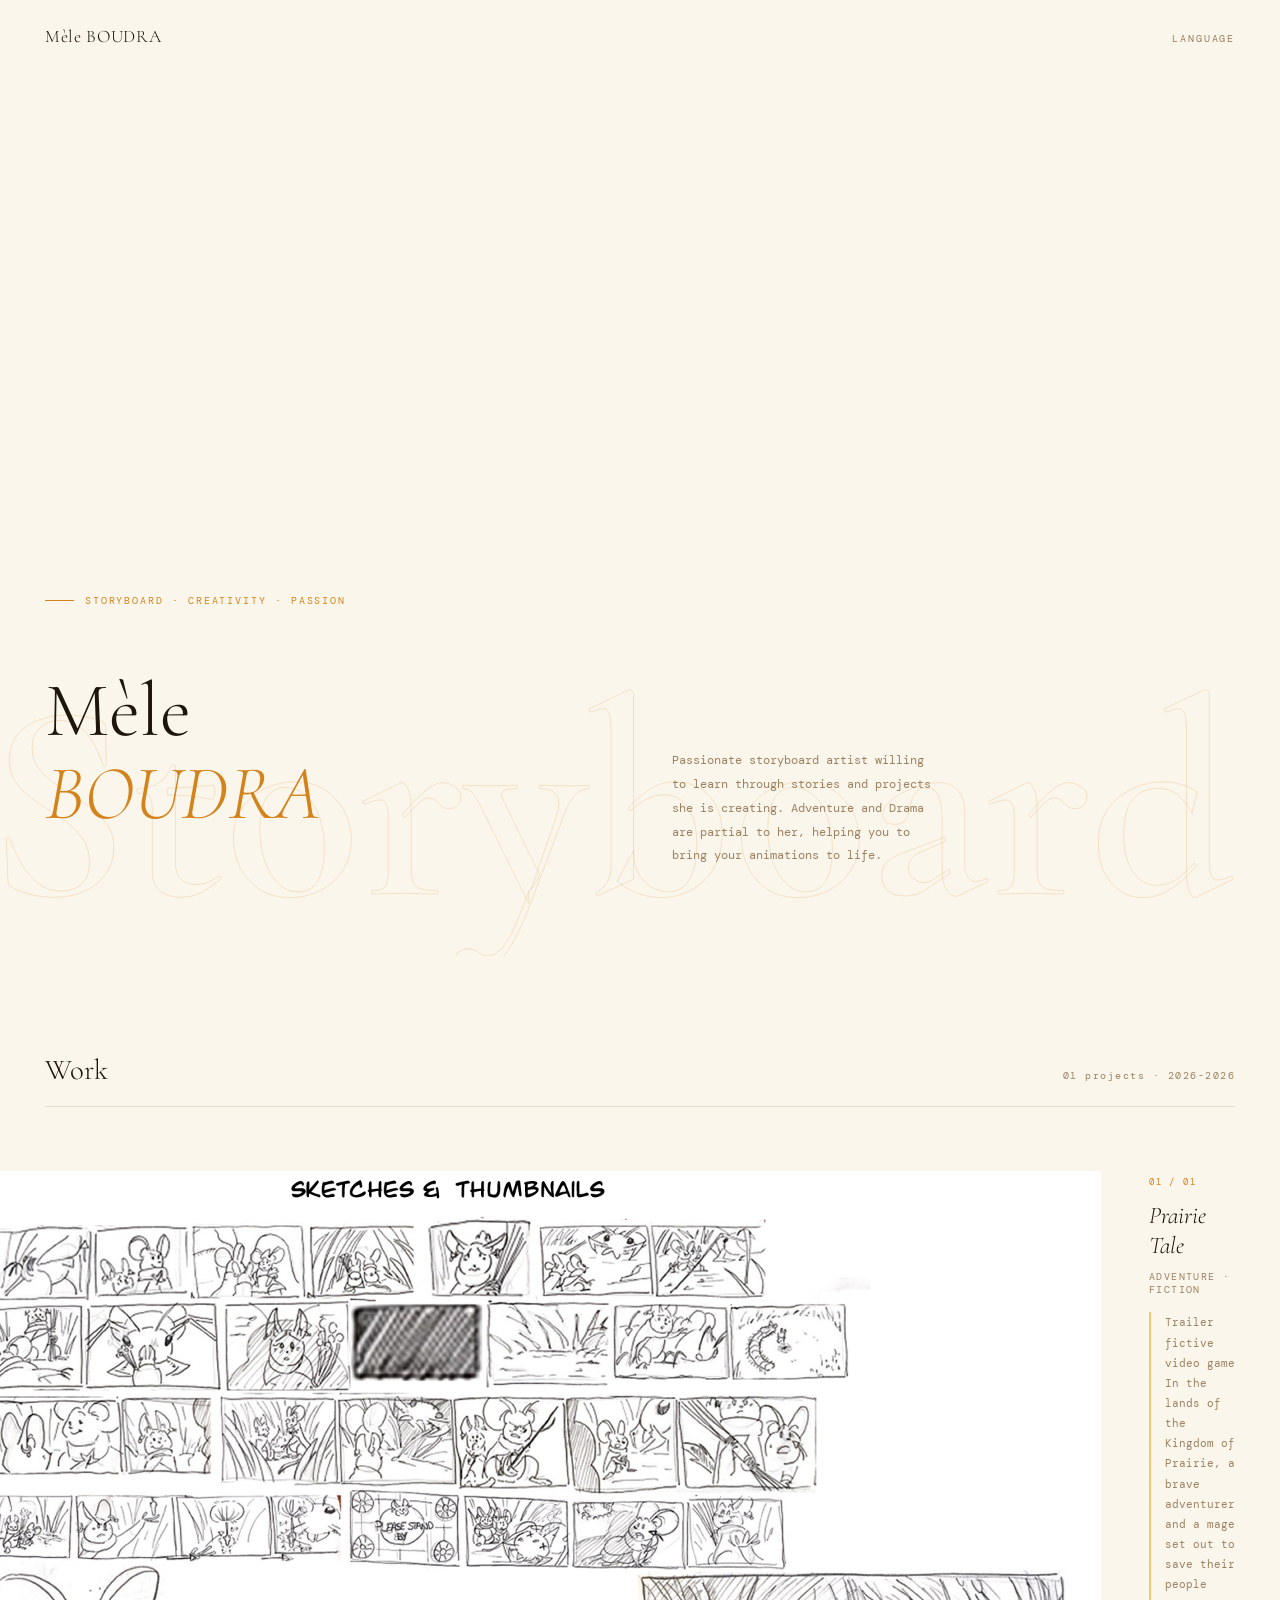
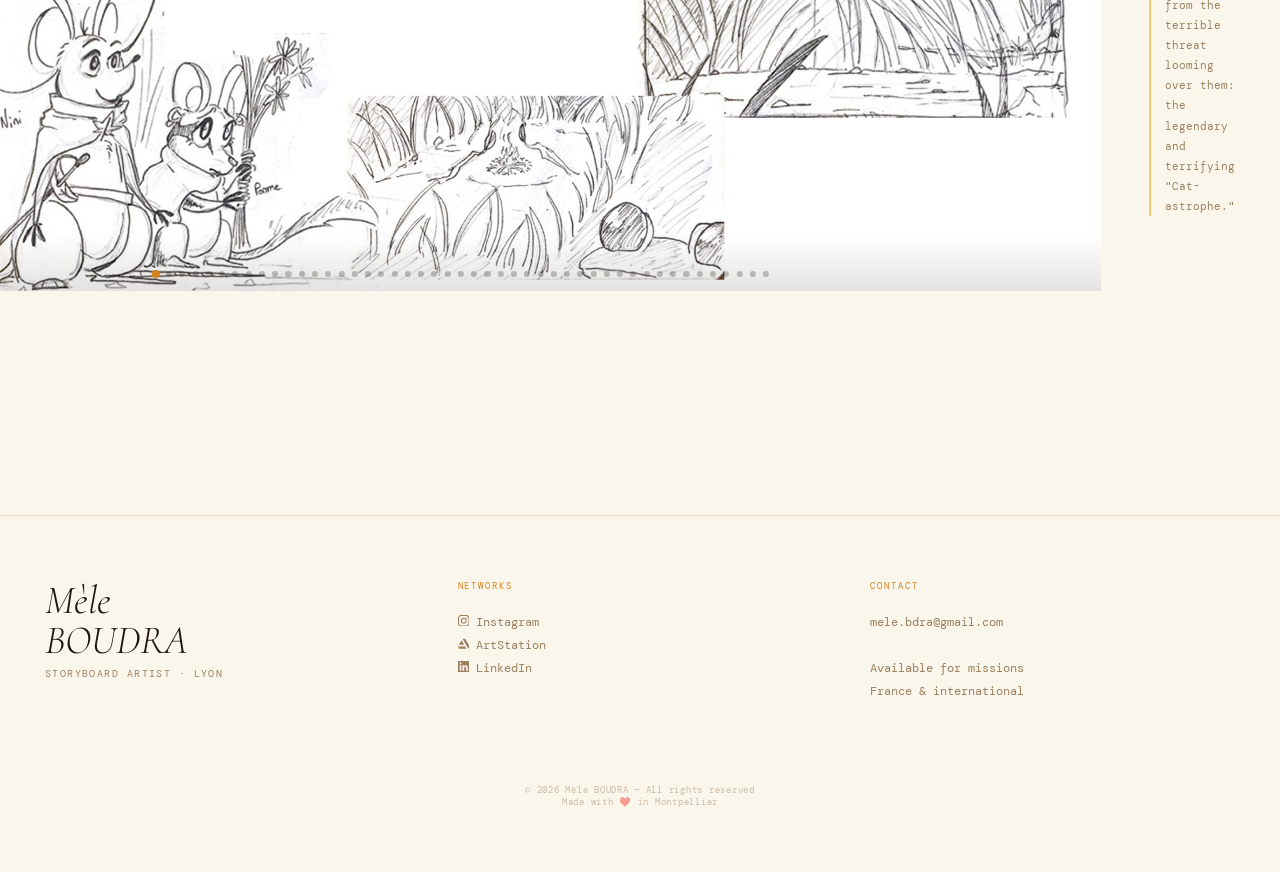
==== commit 78b79255: "Add files via upload" ====
--- a/index.html
+++ b/index.html
@@ -4,10 +4,11 @@
     <meta charset="UTF-8">
     <meta name="viewport" content="width=device-width, initial-scale=1.0">
     <link href="https://fonts.googleapis.com/css2?family=Cormorant+Garamond:ital,wght@0,300;0,400;0,600;1,300;1,400&family=DM+Mono:wght@300;400&display=swap" rel="stylesheet">
+    <link rel="icon" type="image/x-icon" href="/assets/img/favicon.jpg">
     <link rel="stylesheet" href="style.css">
     <script src="assets/js/lang.js"></script>
     <script src="assets/js/slideshow.js"></script>
-    <title lang-dependant="title-main">Kawamel's Crafts</title>
+    <title lang-dependant="title-main">Mèle BOUDRA</title>
 </head>
 <body onload="init_content()">
     <!-- Top nav bar -->
@@ -36,7 +37,7 @@
                 <h1 class="opening-title" lang-dependant="opening-title"><em>Kawamel</em>'s<br>Crafts</h1>
             </div>
             <div>
-                <p class="opening-desc" lang-dependant="quote">"J'ai une énorme envie d'apprendre"</p>
+                <p class="opening-desc" lang-dependant="quote">"Passionate Story Artist willing to learn through stories and projects she is creating. Adventure and Drama are partial to her, helping you to bring your animations to life."</p>
             </div>
         </div>
     </section>
@@ -45,21 +46,66 @@
     <section class="boards">
         <div class="boards-header">
             <span class="boards-header-title" lang-dependant="choosen-work">Choosen work</span>
-            <span class="boards-header-count" lang-dependant="header-count">06 projects · 2022-2026</span>
+            <span class="boards-header-count" lang-dependant="header-count">01 projects · 2026-2026</span>
         </div>
         <!-- Project one -->
         <div class="project">
             <aside class="project-meta">
-                <div class="project-index">01 / 06</div>
-                <div class="project-title">La goat<br>des goats</div>
-                <div class="project-type" lang-dependant="categories-p01">Short film · Fiction</div>
-                <div class="project-info" lang-dependant="info-p01">It's me ! I'm the one who did this yay !!!</div>
-                <div class="project-year">2026</div>
+                <div class="project-index">01 / 01</div>
+                <div class="project-title">Prairie Tale</div>
+                <div class="project-type" lang-dependant="categories-p01">Bande annonce Jeu Vidéo Fictif · Fiction</div>
+                <div class="project-info" lang-dependant="info-p01">Dans les contrés du royaume de Prairie, un brave aventurir et une Mage décidèrent d'aller sauver leur peuple de la terrible menace qui leur entour; la légendaire et terrifiante  "Cat-astrophe"</div>
+                <!-- <div class="project-year">2026</div> -->
             </aside>
             <div class="slideshow">
                 <div class="slideshow-content">
-                    <img src="assets/img/placeholder_board.jpg" alt="placeholder">
-                    <img src="assets/img/placeholder.png" alt="placeholder">
+                    <img src="assets/img/thumbnails.jpg" alt="storyboard">
+                    <img src="assets/img/project1/1.jpg" alt="storyboard">
+                    <img src="assets/img/project1/2.jpg" alt="storyboard">
+                    <img src="assets/img/project1/3.jpg" alt="storyboard">
+                    <img src="assets/img/project1/4.jpg" alt="storyboard">
+                    <img src="assets/img/project1/5.jpg" alt="storyboard">
+                    <img src="assets/img/project1/6.jpg" alt="storyboard">
+                    <img src="assets/img/project1/7.jpg" alt="storyboard">
+                    <img src="assets/img/project1/8.jpg" alt="storyboard">
+                    <img src="assets/img/project1/9.jpg" alt="storyboard">
+                    <img src="assets/img/project1/10.jpg" alt="storyboard">
+                    <img src="assets/img/project1/11.jpg" alt="storyboard">
+                    <img src="assets/img/project1/12.jpg" alt="storyboard">
+                    <img src="assets/img/project1/13.jpg" alt="storyboard">
+                    <img src="assets/img/project1/14.jpg" alt="storyboard">
+                    <img src="assets/img/project1/15.jpg" alt="storyboard">
+                    <img src="assets/img/project1/16.jpg" alt="storyboard">
+                    <img src="assets/img/project1/17.jpg" alt="storyboard">
+                    <img src="assets/img/project1/18.jpg" alt="storyboard">
+                    <img src="assets/img/project1/19.jpg" alt="storyboard">
+                    <img src="assets/img/project1/20.jpg" alt="storyboard">
+                    <img src="assets/img/project1/21.jpg" alt="storyboard">
+                    <img src="assets/img/project1/22.jpg" alt="storyboard">
+                    <img src="assets/img/project1/23.jpg" alt="storyboard">
+                    <img src="assets/img/project1/24.jpg" alt="storyboard">
+                    <img src="assets/img/project1/25.jpg" alt="storyboard">
+                    <img src="assets/img/project1/26.jpg" alt="storyboard">
+                    <img src="assets/img/project1/27.jpg" alt="storyboard">
+                    <img src="assets/img/project1/28.jpg" alt="storyboard">
+                    <img src="assets/img/project1/29.jpg" alt="storyboard">
+                    <img src="assets/img/project1/30.jpg" alt="storyboard">
+                    <img src="assets/img/project1/31.jpg" alt="storyboard">
+                    <img src="assets/img/project1/32.jpg" alt="storyboard">
+                    <img src="assets/img/project1/33.jpg" alt="storyboard">
+                    <img src="assets/img/project1/34.jpg" alt="storyboard">
+                    <img src="assets/img/project1/35.jpg" alt="storyboard">
+                    <img src="assets/img/project1/36.jpg" alt="storyboard">
+                    <img src="assets/img/project1/37.jpg" alt="storyboard">
+                    <img src="assets/img/project1/38.jpg" alt="storyboard">
+                    <img src="assets/img/project1/39.jpg" alt="storyboard">
+                    <img src="assets/img/project1/40.jpg" alt="storyboard">
+                    <img src="assets/img/project1/41.jpg" alt="storyboard">
+                    <img src="assets/img/project1/42.jpg" alt="storyboard">
+                    <img src="assets/img/project1/43.jpg" alt="storyboard">
+                    <img src="assets/img/project1/44.jpg" alt="storyboard">
+                    <img src="assets/img/project1/45.jpg" alt="storyboard">
+                    <img src="assets/img/project1/46.jpg" alt="storyboard">
                 </div>
                 <button class="carrousel-btn prev">&#10094;</button>
                 <button class="carrousel-btn next">&#10095;</button>
@@ -71,7 +117,7 @@
             </div>
         </div>
         <!-- Project two -->
-        <div class="project">
+        <!-- <div class="project">
             <aside class="project-meta">
                 <div class="project-index">02 / 06</div>
                 <div class="project-title">La goat<br>des goats</div>
@@ -92,7 +138,7 @@
                     <span></span>
                 </div>
             </div>
-        </div>
+        </div> -->
     </section>
 
     <!-- Footer and contacts -->
@@ -112,7 +158,7 @@
                 <svg>
                     <use href="assets/svg/icons.svg#artStation"></use>
                 </svg> ArtStation</a><br>
-            <a href="#">
+            <a href="https://linkedin.com/in/melekawamelboudra">
                 <svg>
                     <use href="assets/svg/icons.svg#linkedin"></use>
                 </svg> LinkedIn</a>
--- a/style.css
+++ b/style.css
@@ -315,10 +315,10 @@
     height: 100%;
     object-fit: cover;
     opacity: 0;
-    transition: opacity .55s cubic-bezier(.4,0,.2,1),
+    /*transition: opacity .55s cubic-bezier(.4,0,.2,1),
                 transform .55s cubic-bezier(.4,0,.2,1);
     transform: scale(1.02);
-    will-change: opacity, transform;
+    will-change: opacity, transform;*/
     pointer-events: none;
     user-select: none;
 }
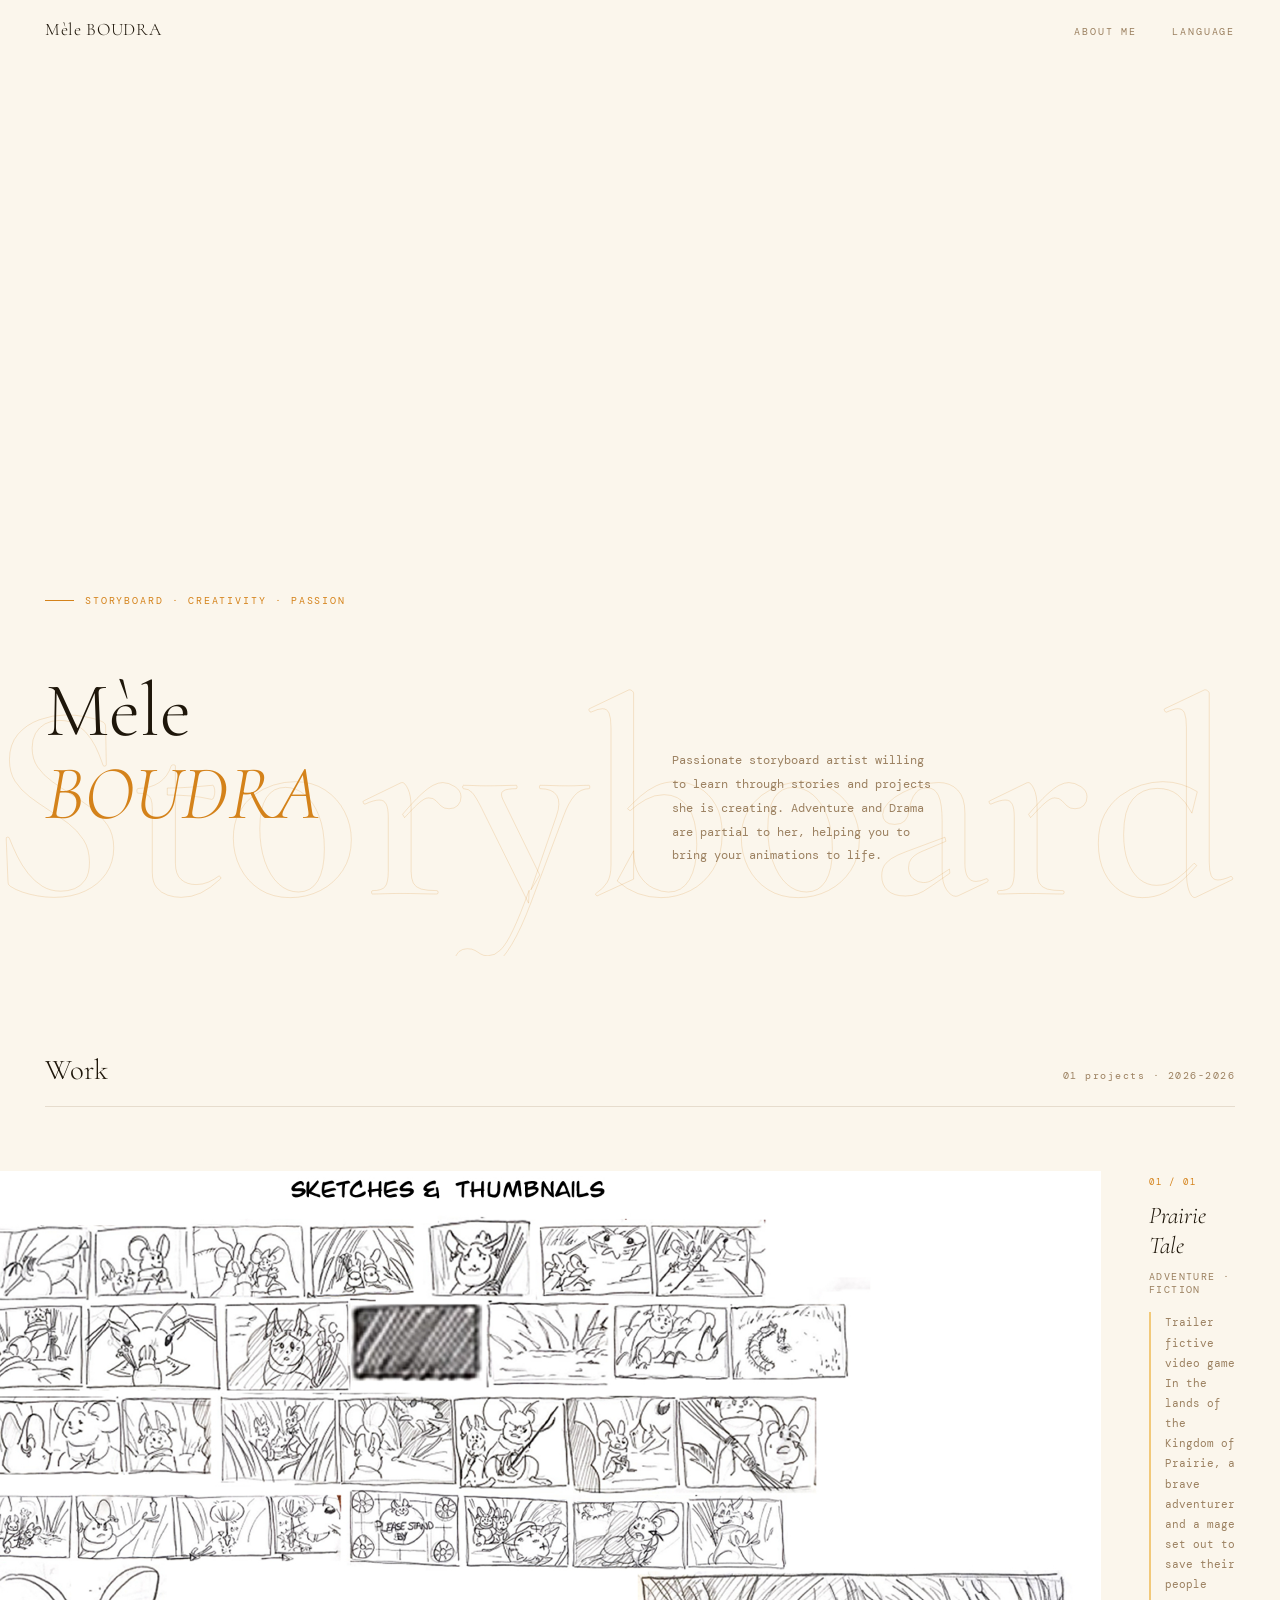
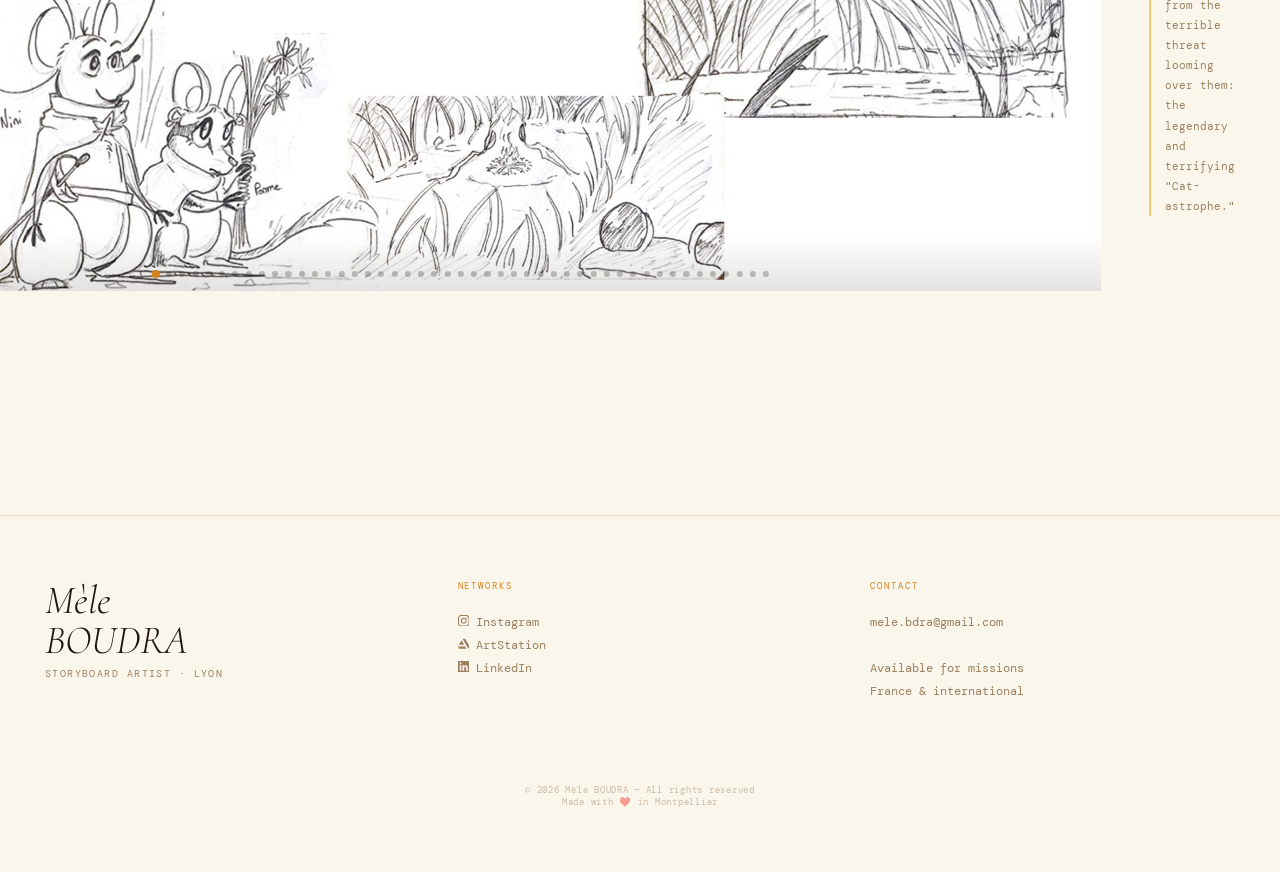
==== commit 5cae517c: "added about-me page" ====
--- a/index.html
+++ b/index.html
@@ -8,16 +8,15 @@
     <link rel="stylesheet" href="style.css">
     <script src="assets/js/lang.js"></script>
     <script src="assets/js/slideshow.js"></script>
-    <title lang-dependant="title-main">Mèle BOUDRA</title>
+    <title lang-dependant="title-main">Mèle BOUDRA - Home</title>
 </head>
 <body onload="init_content()">
     <!-- Top nav bar -->
     <nav>
-        <a class="nav-title" href="index.html" lang-dependant="title">Kawamel</a>
+        <a class="nav-title" href="index.html" lang-dependant="title">Mèle BOUDRA</a>
         <div class="nav-links">
-            <!-- <a href="gallery.html" class="nav-item" lang-dependant="gallery">Gallery</a>
+            <!-- <a href="gallery.html" class="nav-item" lang-dependant="gallery">Gallery</a> -->
             <a href="about-me.html" class="nav-item" lang-dependant="about-me">About me</a>
-            <a href="mailto:mele.bdra@gmail.com" lang-dependant="contact">Contact</a> -->
             <div class="lang-switcher">
                 <button class="lang-btn" lang-dependant="language">EN</button>
                 <div class="lang-dropdown">
@@ -34,7 +33,7 @@
         <div class="opening-content">
             <div>
                 <div class="opening-tag" lang-dependant="adjectives">Storyboard · Creativity · Passion</div>
-                <h1 class="opening-title" lang-dependant="opening-title"><em>Kawamel</em>'s<br>Crafts</h1>
+                <h1 class="opening-title" lang-dependant="opening-title">Mèle<br><em>BOUDRA</em></h1>
             </div>
             <div>
                 <p class="opening-desc" lang-dependant="quote">"Passionate Story Artist willing to learn through stories and projects she is creating. Adventure and Drama are partial to her, helping you to bring your animations to life."</p>
@@ -45,7 +44,7 @@
     <!-- Main page, boards and work -->
     <section class="boards">
         <div class="boards-header">
-            <span class="boards-header-title" lang-dependant="choosen-work">Choosen work</span>
+            <span class="boards-header-title" lang-dependant="choosen-work">Work</span>
             <span class="boards-header-count" lang-dependant="header-count">01 projects · 2026-2026</span>
         </div>
         <!-- Project one -->
@@ -53,8 +52,8 @@
             <aside class="project-meta">
                 <div class="project-index">01 / 01</div>
                 <div class="project-title">Prairie Tale</div>
-                <div class="project-type" lang-dependant="categories-p01">Bande annonce Jeu Vidéo Fictif · Fiction</div>
-                <div class="project-info" lang-dependant="info-p01">Dans les contrés du royaume de Prairie, un brave aventurir et une Mage décidèrent d'aller sauver leur peuple de la terrible menace qui leur entour; la légendaire et terrifiante  "Cat-astrophe"</div>
+                <div class="project-type" lang-dependant="categories-p01">Adventure · Fiction</div>
+                <div class="project-info" lang-dependant="info-p01">Trailer fictive video game<br>In the lands of the Kingdom of Prairie, a brave adventurer and a mage set out to save their people from the terrible threat looming over them: the legendary and terrifying "Cat-astrophe."</div>
                 <!-- <div class="project-year">2026</div> -->
             </aside>
             <div class="slideshow">
@@ -144,7 +143,7 @@
     <!-- Footer and contacts -->
     <footer class="site-footer">
         <div>
-          <div class="footer-name" lang-dependant="footer-name">Kawamel's<br>Crafts</div>
+          <div class="footer-name" lang-dependant="footer-name">Mèle<br>BOUDRA</div>
           <div class="footer-sub" lang-dependant="footer-sub">Storyboard Artist · Lyon</div>
         </div>
         <div>
@@ -173,7 +172,7 @@
             Available for missions<br>freelance — France &amp; international
           </div>
         </div>
-        <div class="footer-copy" lang-dependant="copy">© 2026 Kawamel — All rights reserved<br>Made with ❤️ in Montpellier</div>
+        <div class="footer-copy" lang-dependant="copy">© 2026 Mèle BOUDRA — All rights reserved<br>Made with ❤️ in Montpellier</div>
       </footer>
     
       <!-- script for language button -->
--- a/style.css
+++ b/style.css
@@ -41,9 +41,10 @@
     z-index: 100;
     display: flex;
     justify-content: space-between;
-    align-items: baseline;
-    padding: 1.6rem 2.8rem;
-    mix-blend-mode: multiply;   
+    align-items: center;
+    padding: 1.2rem 2.8rem;
+    /*mix-blend-mode: multiply;*/
+    background-color: var(--cream);
 }
 
 .nav-title {
@@ -89,7 +90,7 @@
     padding: 0;
     font-family: inherit;
     transition: color .2s;
-    padding-bottom: 1rem;
+    /*padding-bottom: 1rem;*/
 }
 
 .lang-btn:hover {
@@ -101,10 +102,11 @@
     position: absolute;
     top: calc(100% - .2rem);
     right: 0;
-    background: white;
+    background: var(--cream);
     border: 1px solid rgba(0,0,0,.08);
     padding: .4rem 0;
     min-width: 110px;
+    margin-top: 1rem;
 }
 
 .lang-switcher.open .lang-dropdown {
@@ -434,13 +436,79 @@
     z-index: 5;
 }
 
-
-
-
-
-
-
-
+.main {
+    margin: 0 8rem;
+    padding: 6rem 2.8rem 8rem;
+    display: flex;
+    flex-direction: column;
+    align-items: center;
+    justify-content: center;
+}
+
+.main .question .img-on-top {
+    margin-top: 0;
+}
+
+.main h3 {
+    font-family: 'Cormorant Garamond', serif;
+    font-weight: 300;
+    font-size: 2rem;
+    color: var(--amber);
+    text-align: center;
+    margin-top: 3rem;
+    margin-bottom: 0.2rem;
+}
+
+.main hr {
+    width: 40%;
+    border-top: none;
+    border-bottom: 1px solid var(--ink-faint);
+}
+
+.main p {
+    font-size: 1rem;
+    line-height: 1.8;
+    color: var(--ink-faint);
+    padding: 1.6rem 4rem;
+    margin: 0;
+}
+
+.quiet {
+    text-align: center;
+    width: 60%;
+    font-size: .8rem;
+    line-height: 1.8;
+    color: var(--ink-faint);
+    padding: 1.6rem 4rem;
+    margin: 0;
+}
+
+.quiet a {
+    color: inherit;
+    text-decoration: none;
+    transition: color .2s;
+}
+
+.quiet a svg {
+    width: .72rem;
+    height: .72rem;
+}
+
+.quiet a:hover {
+    color: var(--amber);
+}
+
+.question {
+    text-align: start;
+    display: flex;
+    flex-direction: column;
+    align-items: center;
+}
+
+.question img {
+    width: 50rem;
+    height: 30rem;
+}
 
 
 .site-footer {
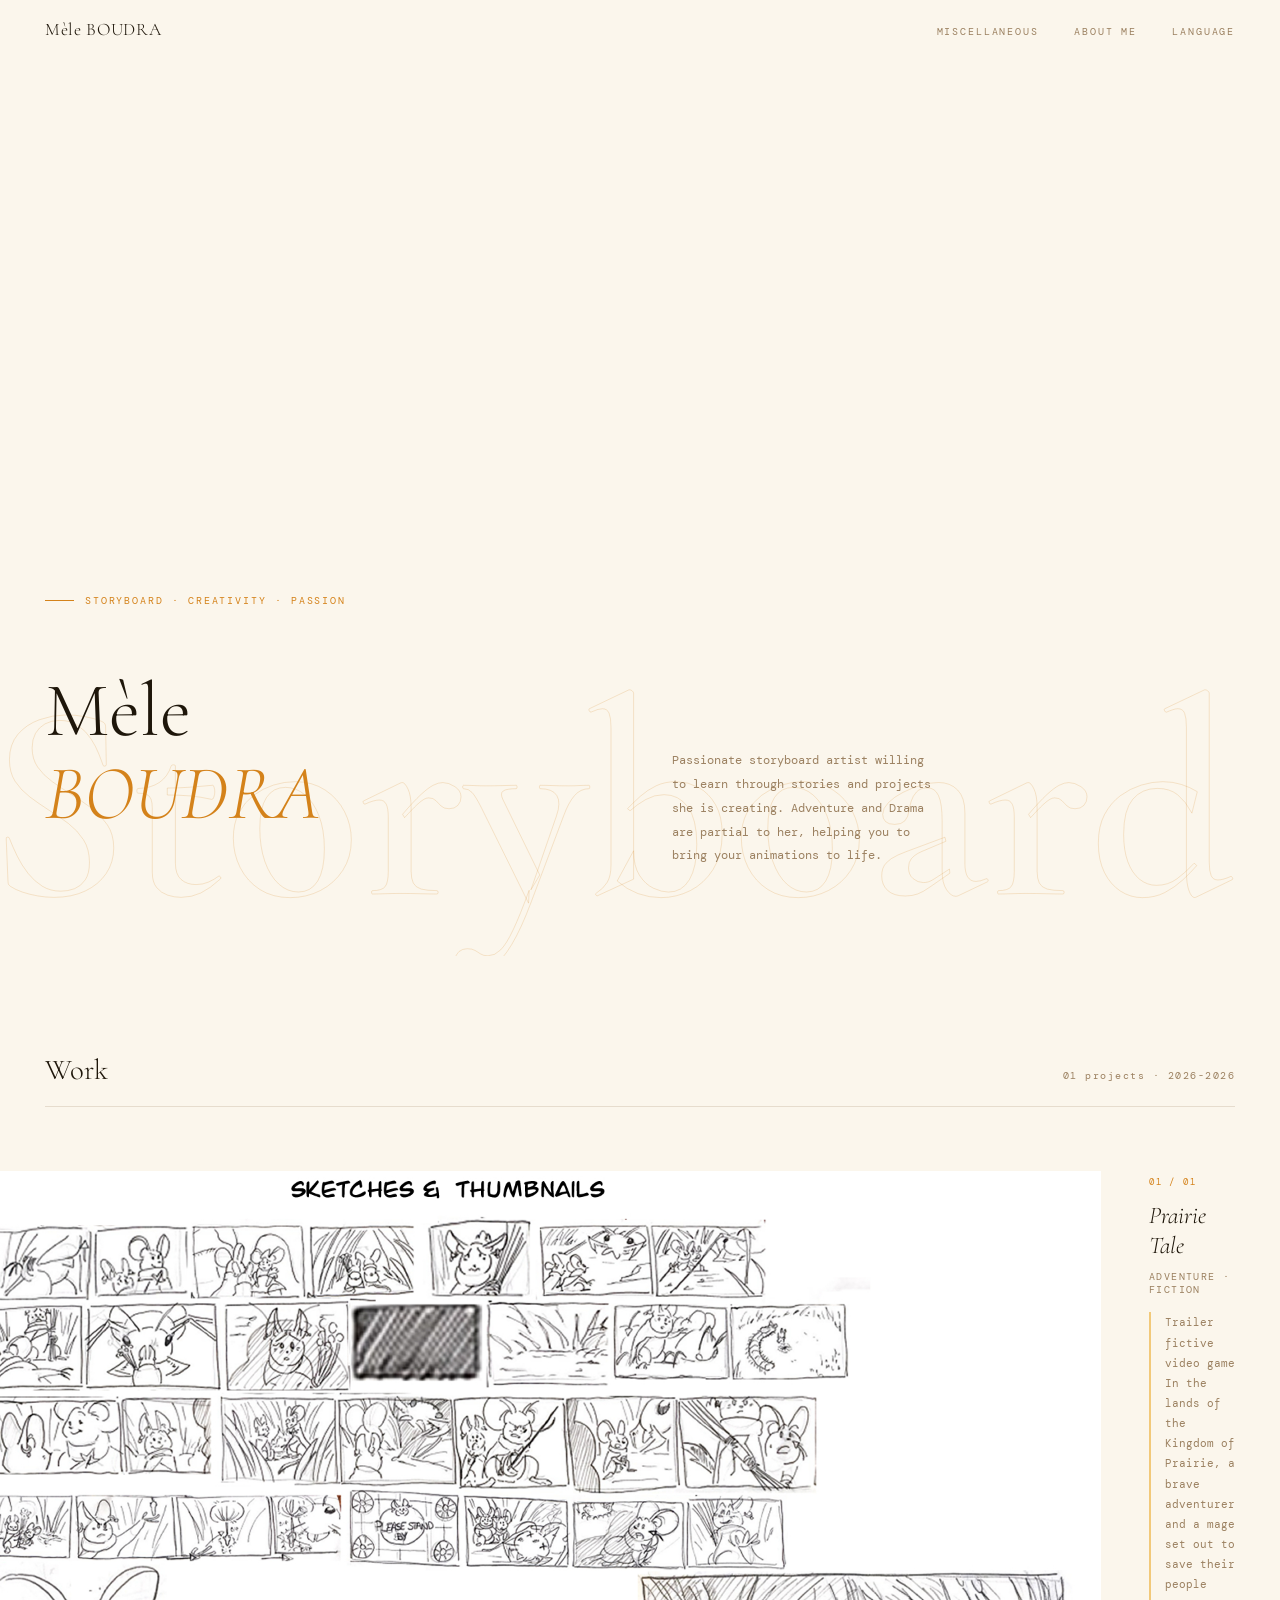
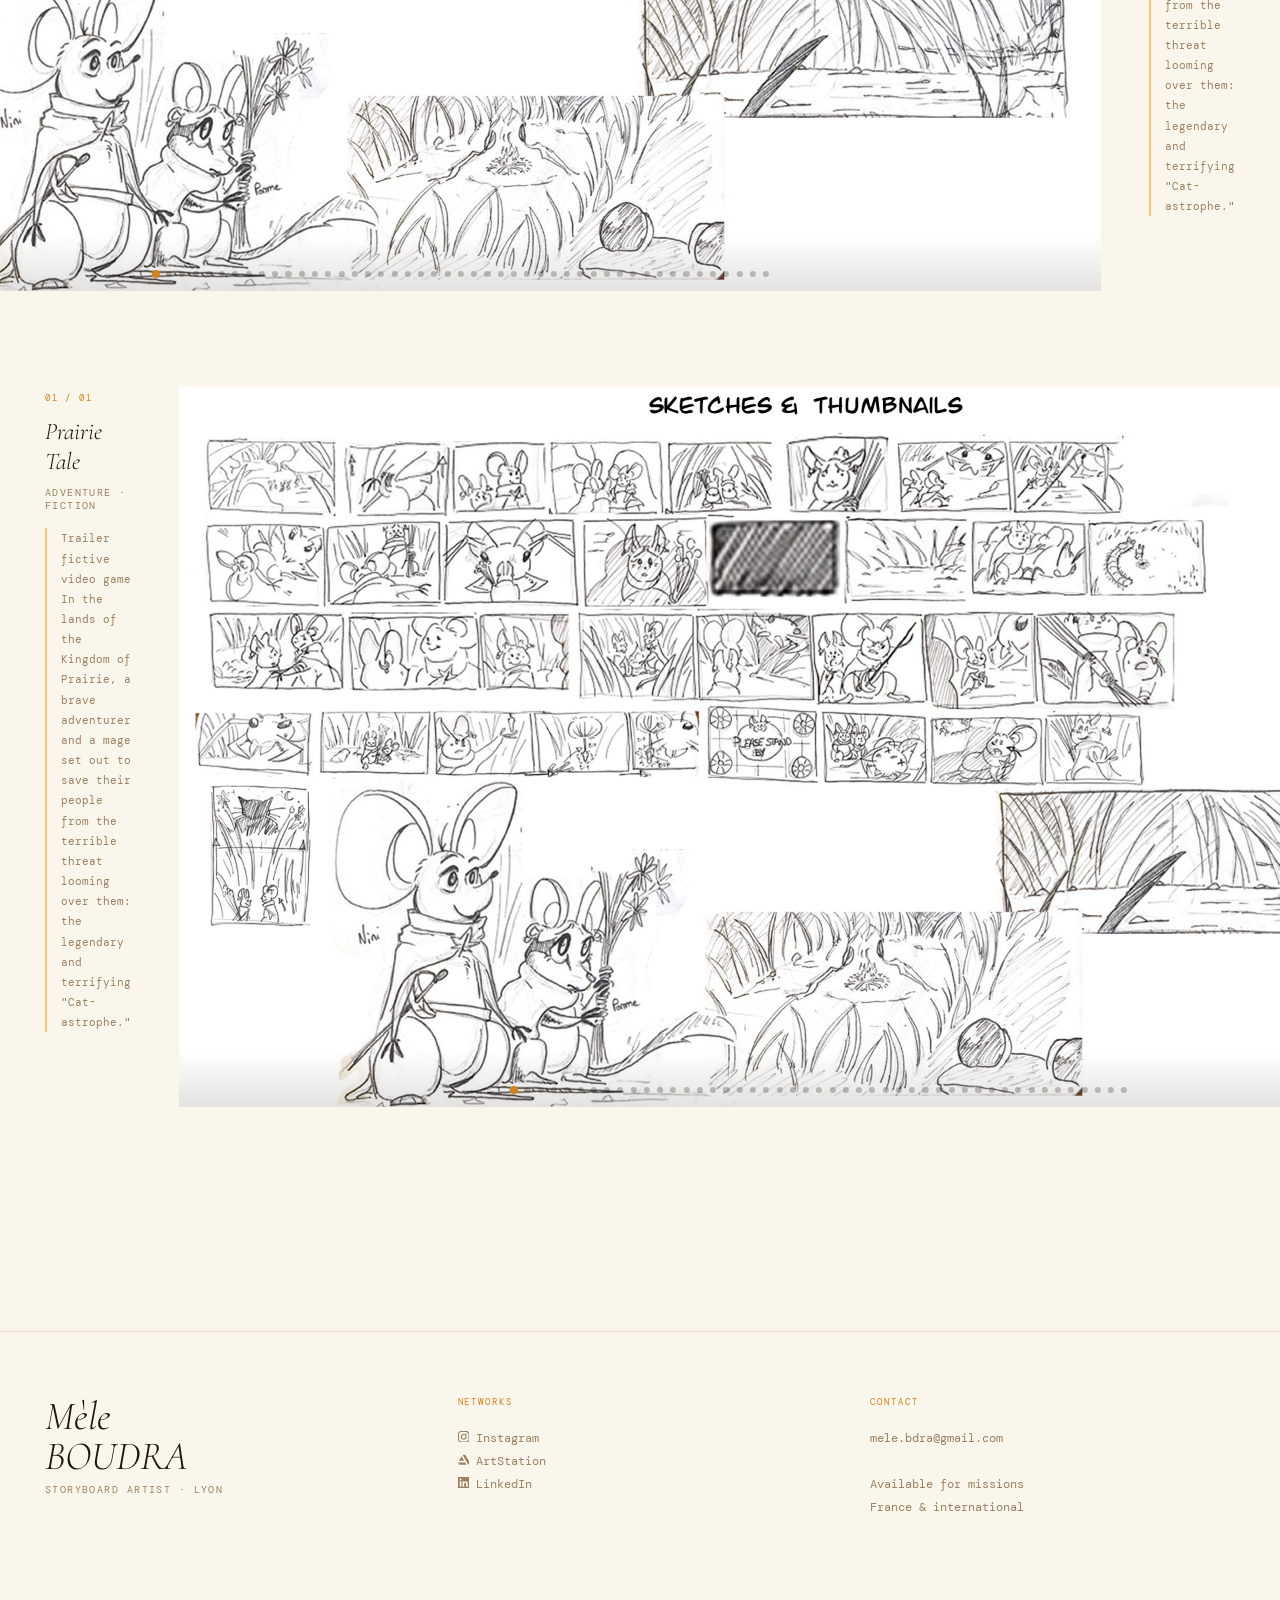
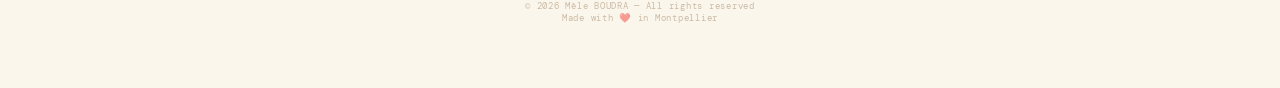
==== commit 7917f7e9: "added 'divers' page" ====
--- a/index.html
+++ b/index.html
@@ -5,9 +5,9 @@
     <meta name="viewport" content="width=device-width, initial-scale=1.0">
     <link href="https://fonts.googleapis.com/css2?family=Cormorant+Garamond:ital,wght@0,300;0,400;0,600;1,300;1,400&family=DM+Mono:wght@300;400&display=swap" rel="stylesheet">
     <link rel="icon" type="image/x-icon" href="/assets/img/favicon.jpg">
-    <link rel="stylesheet" href="style.css">
-    <script src="assets/js/lang.js"></script>
-    <script src="assets/js/slideshow.js"></script>
+    <link rel="stylesheet" href="/style.css">
+    <script src="/assets/js/lang.js"></script>
+    <script src="/assets/js/slideshow.js"></script>
     <title lang-dependant="title-main">Mèle BOUDRA - Home</title>
 </head>
 <body onload="init_content()">
@@ -15,7 +15,7 @@
     <nav>
         <a class="nav-title" href="index.html" lang-dependant="title">Mèle BOUDRA</a>
         <div class="nav-links">
-            <!-- <a href="gallery.html" class="nav-item" lang-dependant="gallery">Gallery</a> -->
+            <a href="divers.html" class="nav-item" lang-dependant="divers">Miscellaneous</a>
             <a href="about-me.html" class="nav-item" lang-dependant="about-me">About me</a>
             <div class="lang-switcher">
                 <button class="lang-btn" lang-dependant="language">EN</button>
@@ -105,6 +105,7 @@
                     <img src="assets/img/project1/44.jpg" alt="storyboard">
                     <img src="assets/img/project1/45.jpg" alt="storyboard">
                     <img src="assets/img/project1/46.jpg" alt="storyboard">
+                    
                 </div>
                 <button class="carrousel-btn prev">&#10094;</button>
                 <button class="carrousel-btn next">&#10095;</button>
@@ -116,18 +117,63 @@
             </div>
         </div>
         <!-- Project two -->
-        <!-- <div class="project">
+        <div class="project">
             <aside class="project-meta">
-                <div class="project-index">02 / 06</div>
-                <div class="project-title">La goat<br>des goats</div>
-                <div class="project-type" lang-dependant="categories-p02">Short film · Fiction</div>
-                <div class="project-info" lang-dependant="info-p02">It's me ! I'm the one who did this yay !!!</div>
-                <div class="project-year">2026</div>
+                <div class="project-index">01 / 01</div>
+                <div class="project-title">Prairie Tale</div>
+                <div class="project-type" lang-dependant="categories-p01">Adventure · Fiction</div>
+                <div class="project-info" lang-dependant="info-p01">Trailer fictive video game<br>In the lands of the Kingdom of Prairie, a brave adventurer and a mage set out to save their people from the terrible threat looming over them: the legendary and terrifying "Cat-astrophe."</div>
+                <!-- <div class="project-year">2026</div> -->
             </aside>
             <div class="slideshow">
                 <div class="slideshow-content">
-                    <img src="assets/img/placeholder_board.jpg" alt="placeholder">
-                    <img src="assets/img/placeholder_board.jpg" alt="placeholder">
+                    <img src="assets/img/thumbnails.jpg" alt="storyboard">
+                    <img src="assets/img/project1/1.jpg" alt="storyboard">
+                    <img src="assets/img/project1/2.jpg" alt="storyboard">
+                    <img src="assets/img/project1/3.jpg" alt="storyboard">
+                    <img src="assets/img/project1/4.jpg" alt="storyboard">
+                    <img src="assets/img/project1/5.jpg" alt="storyboard">
+                    <img src="assets/img/project1/6.jpg" alt="storyboard">
+                    <img src="assets/img/project1/7.jpg" alt="storyboard">
+                    <img src="assets/img/project1/8.jpg" alt="storyboard">
+                    <img src="assets/img/project1/9.jpg" alt="storyboard">
+                    <img src="assets/img/project1/10.jpg" alt="storyboard">
+                    <img src="assets/img/project1/11.jpg" alt="storyboard">
+                    <img src="assets/img/project1/12.jpg" alt="storyboard">
+                    <img src="assets/img/project1/13.jpg" alt="storyboard">
+                    <img src="assets/img/project1/14.jpg" alt="storyboard">
+                    <img src="assets/img/project1/15.jpg" alt="storyboard">
+                    <img src="assets/img/project1/16.jpg" alt="storyboard">
+                    <img src="assets/img/project1/17.jpg" alt="storyboard">
+                    <img src="assets/img/project1/18.jpg" alt="storyboard">
+                    <img src="assets/img/project1/19.jpg" alt="storyboard">
+                    <img src="assets/img/project1/20.jpg" alt="storyboard">
+                    <img src="assets/img/project1/21.jpg" alt="storyboard">
+                    <img src="assets/img/project1/22.jpg" alt="storyboard">
+                    <img src="assets/img/project1/23.jpg" alt="storyboard">
+                    <img src="assets/img/project1/24.jpg" alt="storyboard">
+                    <img src="assets/img/project1/25.jpg" alt="storyboard">
+                    <img src="assets/img/project1/26.jpg" alt="storyboard">
+                    <img src="assets/img/project1/27.jpg" alt="storyboard">
+                    <img src="assets/img/project1/28.jpg" alt="storyboard">
+                    <img src="assets/img/project1/29.jpg" alt="storyboard">
+                    <img src="assets/img/project1/30.jpg" alt="storyboard">
+                    <img src="assets/img/project1/31.jpg" alt="storyboard">
+                    <img src="assets/img/project1/32.jpg" alt="storyboard">
+                    <img src="assets/img/project1/33.jpg" alt="storyboard">
+                    <img src="assets/img/project1/34.jpg" alt="storyboard">
+                    <img src="assets/img/project1/35.jpg" alt="storyboard">
+                    <img src="assets/img/project1/36.jpg" alt="storyboard">
+                    <img src="assets/img/project1/37.jpg" alt="storyboard">
+                    <img src="assets/img/project1/38.jpg" alt="storyboard">
+                    <img src="assets/img/project1/39.jpg" alt="storyboard">
+                    <img src="assets/img/project1/40.jpg" alt="storyboard">
+                    <img src="assets/img/project1/41.jpg" alt="storyboard">
+                    <img src="assets/img/project1/42.jpg" alt="storyboard">
+                    <img src="assets/img/project1/43.jpg" alt="storyboard">
+                    <img src="assets/img/project1/44.jpg" alt="storyboard">
+                    <img src="assets/img/project1/45.jpg" alt="storyboard">
+                    <img src="assets/img/project1/46.jpg" alt="storyboard">
                 </div>
                 <button class="carrousel-btn prev">&#10094;</button>
                 <button class="carrousel-btn next">&#10095;</button>
@@ -137,7 +183,7 @@
                     <span></span>
                 </div>
             </div>
-        </div> -->
+        </div>
     </section>
 
     <!-- Footer and contacts -->
--- a/style.css
+++ b/style.css
@@ -9,6 +9,7 @@
     --ink-mid:    #4A3520;
     --ink-faint:  #9B8060;
     --line:       rgba(100,65,20,0.14);
+    --img-scale:  1.05
 }
 
 input::-moz-focus-inner { border:0; padding:0 }
@@ -510,6 +511,47 @@
     height: 30rem;
 }
 
+.gallery {
+    display: flex;
+    justify-content: space-evenly;
+    column-gap: .4rem;
+    row-gap: 1rem;
+    flex-direction: row;
+    flex-wrap: wrap;
+}
+
+.gallery img {
+    height: 15rem;
+    border-radius: 20px;
+}
+
+.gallery a
+{
+    transition: all 0.5s ease;
+}
+
+.gallery a:hover {
+    transform: scale(var(--img-scale)) rotate(2deg);
+}
+
+.gallery a:nth-child(2n):hover
+{
+    transform: scale(var(--img-scale)) rotate(-4deg);
+}
+
+.gallery a:nth-child(3n):hover
+{
+    transform: scale(var(--img-scale)) rotate(3deg);
+}
+
+.gallery a:nth-child(4n):hover
+{
+    transform: scale(var(--img-scale)) rotate(-2deg);
+}
+.gallery a:nth-child(6n):hover
+{
+    transform: scale(var(--img-scale)) rotate(-3deg);
+}
 
 .site-footer {
     padding: 4rem 2.8rem;
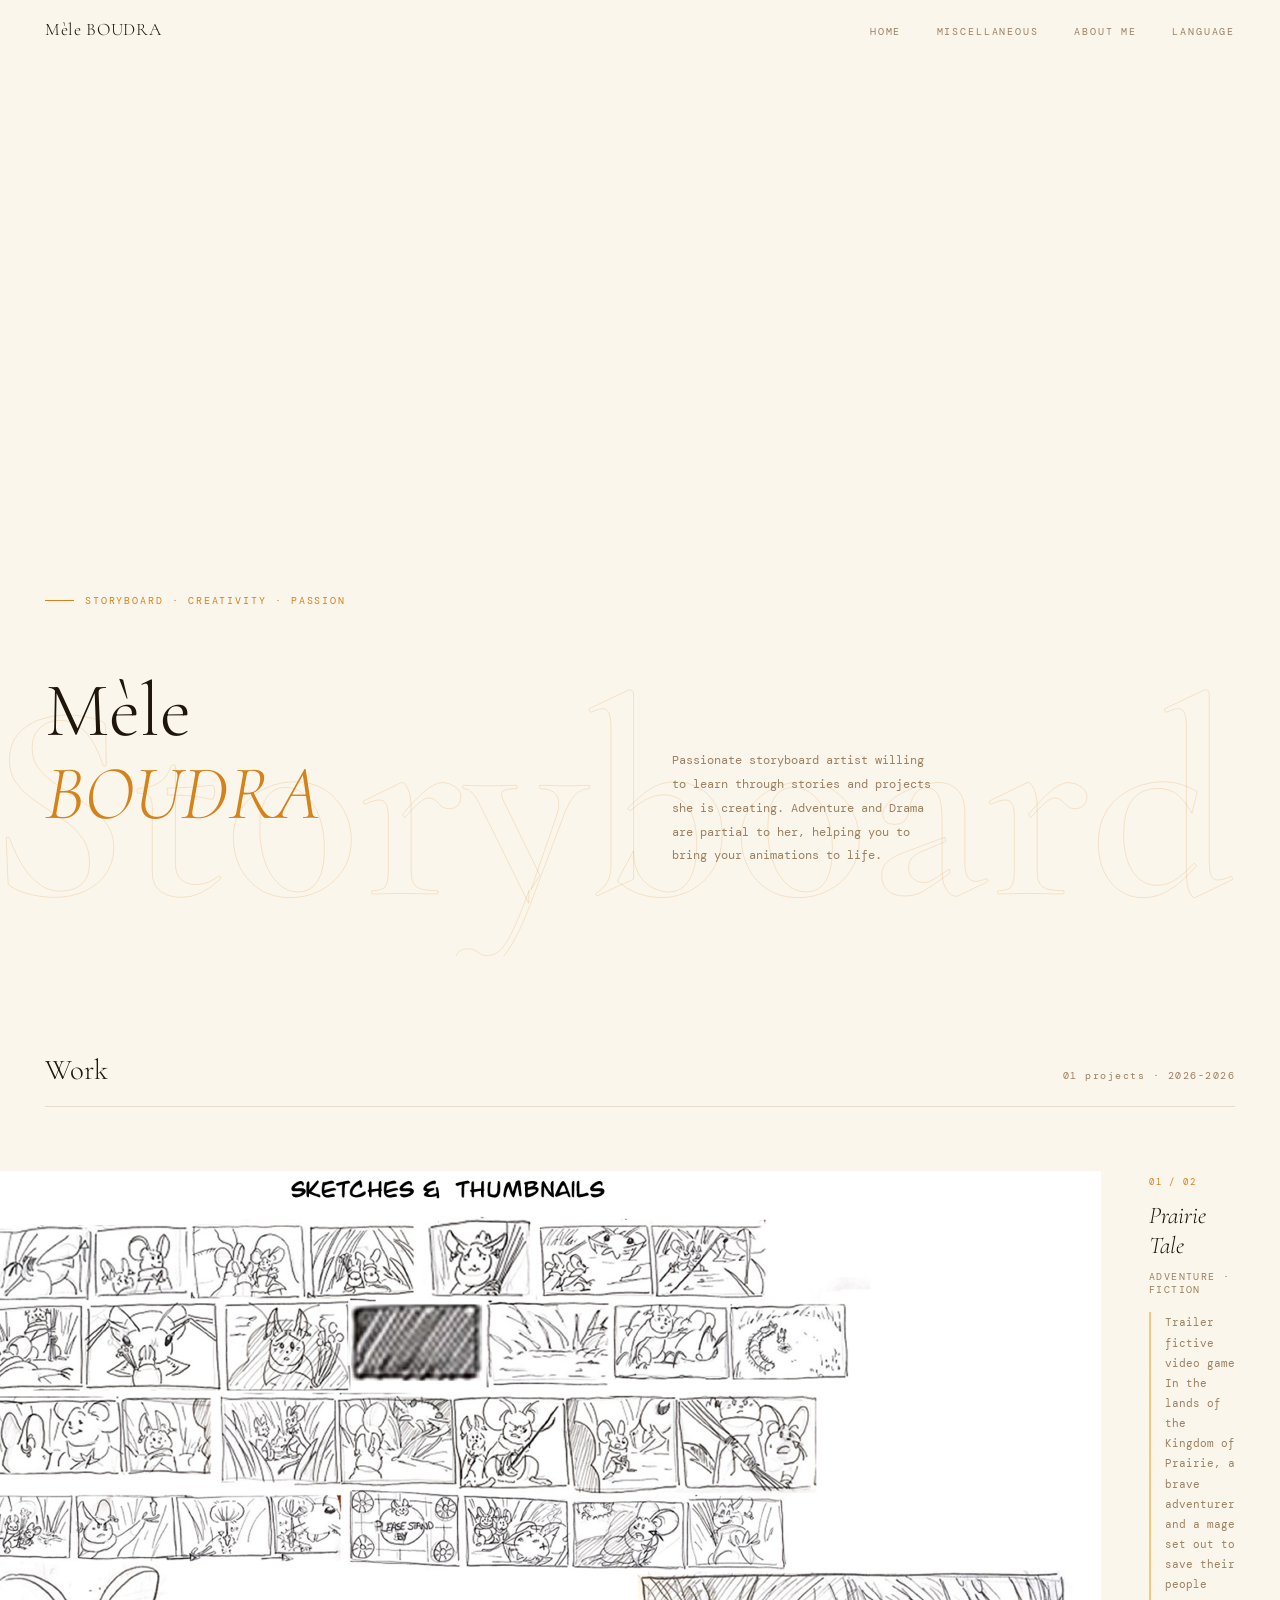
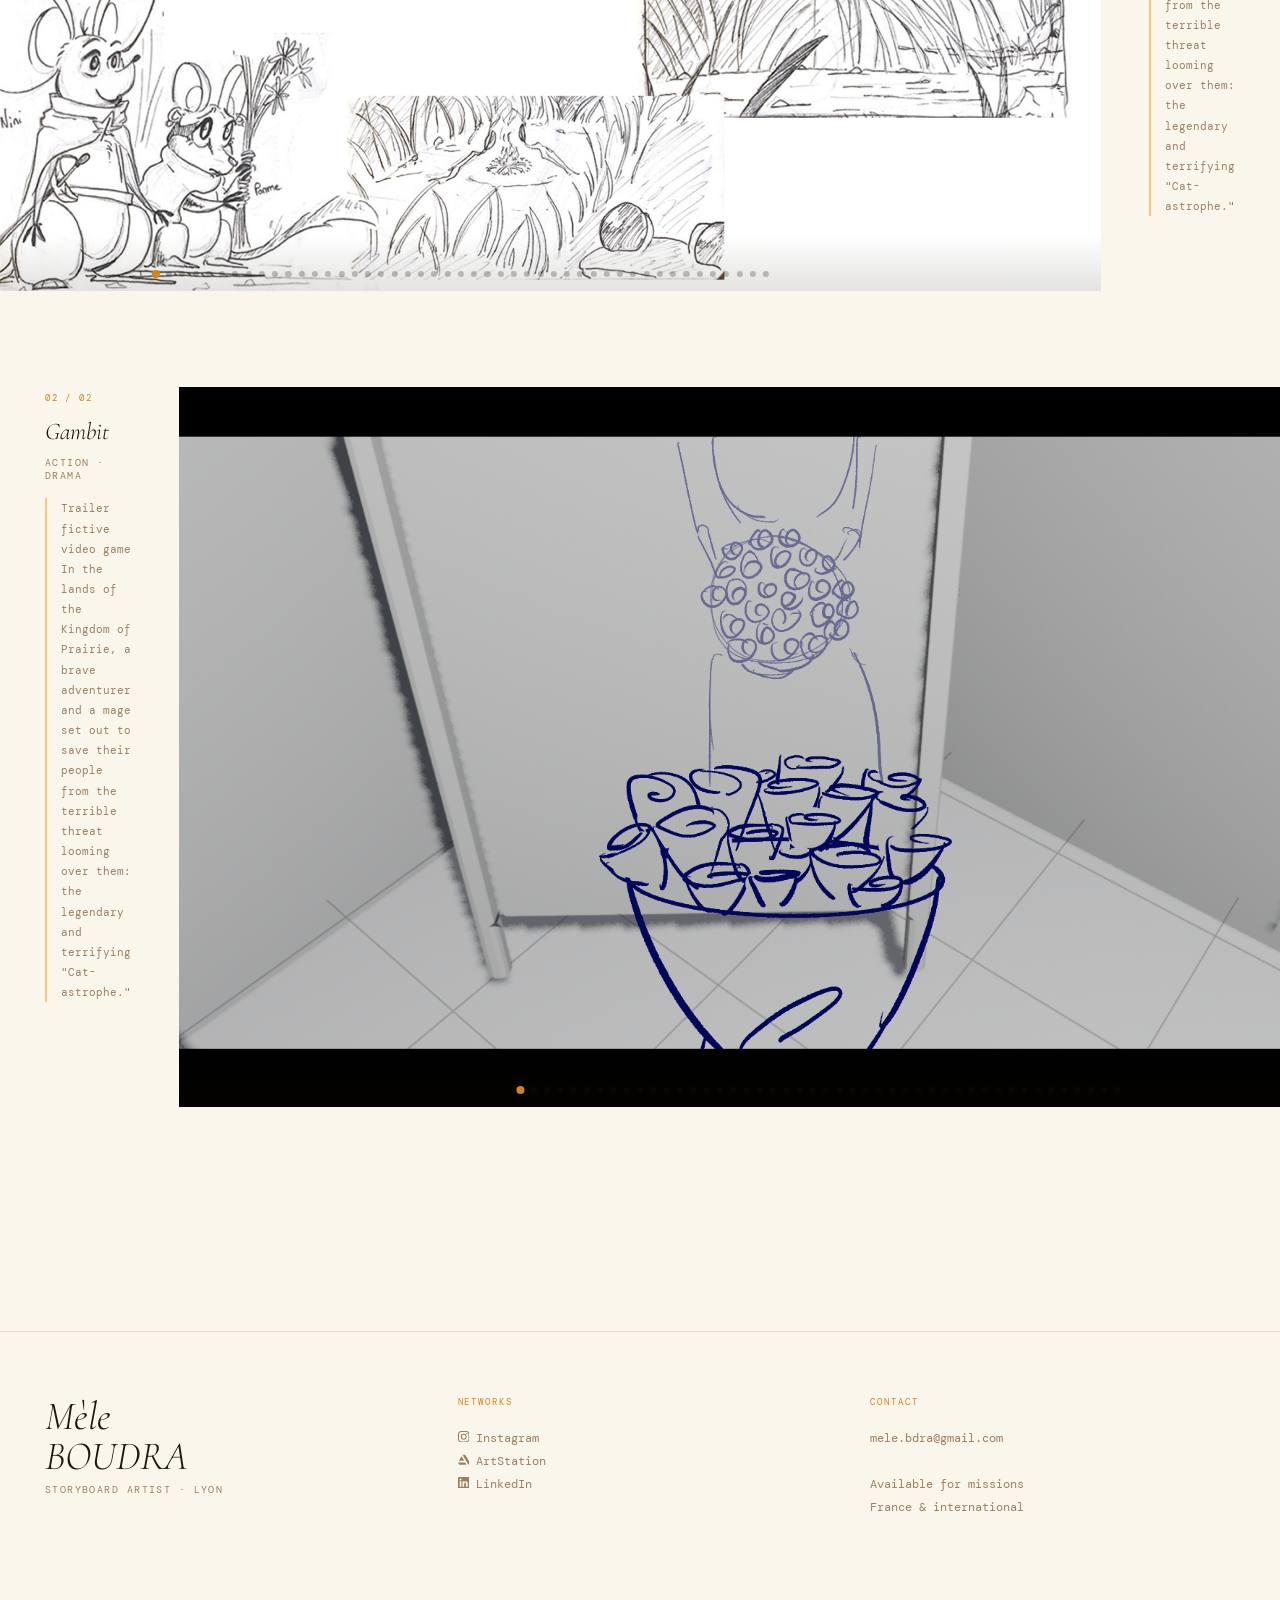
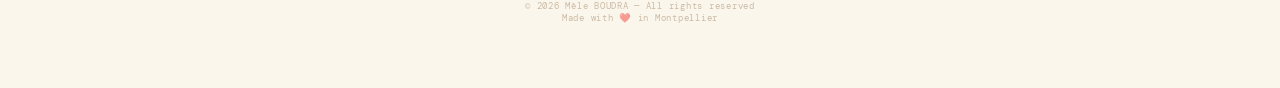
==== commit 2c4dcb82: "added project 2 and divers actual files" ====
--- a/index.html
+++ b/index.html
@@ -15,6 +15,7 @@
     <nav>
         <a class="nav-title" href="index.html" lang-dependant="title">Mèle BOUDRA</a>
         <div class="nav-links">
+            <a href="index.html" class="nav-item" lang-dependant="home">Home</a>
             <a href="divers.html" class="nav-item" lang-dependant="divers">Miscellaneous</a>
             <a href="about-me.html" class="nav-item" lang-dependant="about-me">About me</a>
             <div class="lang-switcher">
@@ -50,7 +51,7 @@
         <!-- Project one -->
         <div class="project">
             <aside class="project-meta">
-                <div class="project-index">01 / 01</div>
+                <div class="project-index">01 / 02</div>
                 <div class="project-title">Prairie Tale</div>
                 <div class="project-type" lang-dependant="categories-p01">Adventure · Fiction</div>
                 <div class="project-info" lang-dependant="info-p01">Trailer fictive video game<br>In the lands of the Kingdom of Prairie, a brave adventurer and a mage set out to save their people from the terrible threat looming over them: the legendary and terrifying "Cat-astrophe."</div>
@@ -119,34 +120,32 @@
         <!-- Project two -->
         <div class="project">
             <aside class="project-meta">
-                <div class="project-index">01 / 01</div>
-                <div class="project-title">Prairie Tale</div>
-                <div class="project-type" lang-dependant="categories-p01">Adventure · Fiction</div>
-                <div class="project-info" lang-dependant="info-p01">Trailer fictive video game<br>In the lands of the Kingdom of Prairie, a brave adventurer and a mage set out to save their people from the terrible threat looming over them: the legendary and terrifying "Cat-astrophe."</div>
-                <!-- <div class="project-year">2026</div> -->
+                <div class="project-index">02 / 02</div>
+                <div class="project-title">Gambit</div>
+                <div class="project-type" lang-dependant="categories-p02">Action · Drama</div>
+                <div class="project-info" lang-dependant="info-p02">Short film<br>In the lands of the Kingdom of Prairie, a brave adventurer and a mage set out to save their people from the terrible threat looming over them: the legendary and terrifying "Cat-astrophe."</div>
             </aside>
             <div class="slideshow">
                 <div class="slideshow-content">
-                    <img src="assets/img/thumbnails.jpg" alt="storyboard">
-                    <img src="assets/img/project1/1.jpg" alt="storyboard">
-                    <img src="assets/img/project1/2.jpg" alt="storyboard">
-                    <img src="assets/img/project1/3.jpg" alt="storyboard">
-                    <img src="assets/img/project1/4.jpg" alt="storyboard">
-                    <img src="assets/img/project1/5.jpg" alt="storyboard">
-                    <img src="assets/img/project1/6.jpg" alt="storyboard">
-                    <img src="assets/img/project1/7.jpg" alt="storyboard">
-                    <img src="assets/img/project1/8.jpg" alt="storyboard">
-                    <img src="assets/img/project1/9.jpg" alt="storyboard">
-                    <img src="assets/img/project1/10.jpg" alt="storyboard">
-                    <img src="assets/img/project1/11.jpg" alt="storyboard">
-                    <img src="assets/img/project1/12.jpg" alt="storyboard">
-                    <img src="assets/img/project1/13.jpg" alt="storyboard">
-                    <img src="assets/img/project1/14.jpg" alt="storyboard">
-                    <img src="assets/img/project1/15.jpg" alt="storyboard">
-                    <img src="assets/img/project1/16.jpg" alt="storyboard">
-                    <img src="assets/img/project1/17.jpg" alt="storyboard">
-                    <img src="assets/img/project1/18.jpg" alt="storyboard">
-                    <img src="assets/img/project1/19.jpg" alt="storyboard">
+                    <img src="assets/img/project2/1.png" alt="storyboard">
+                    <img src="assets/img/project2/2.png" alt="storyboard">
+                    <img src="assets/img/project2/3.png" alt="storyboard">
+                    <img src="assets/img/project2/4.png" alt="storyboard">
+                    <img src="assets/img/project2/5.png" alt="storyboard">
+                    <img src="assets/img/project2/6.png" alt="storyboard">
+                    <img src="assets/img/project2/7.png" alt="storyboard">
+                    <img src="assets/img/project2/8.png" alt="storyboard">
+                    <img src="assets/img/project2/9.png" alt="storyboard">
+                    <img src="assets/img/project2/10.png" alt="storyboard">
+                    <img src="assets/img/project2/11.png" alt="storyboard">
+                    <img src="assets/img/project2/12.png" alt="storyboard">
+                    <img src="assets/img/project2/13.png" alt="storyboard">
+                    <img src="assets/img/project2/14.png" alt="storyboard">
+                    <img src="assets/img/project2/15.png" alt="storyboard">
+                    <img src="assets/img/project2/16.png" alt="storyboard">
+                    <img src="assets/img/project2/17.png" alt="storyboard">
+                    <img src="assets/img/project2/18.png" alt="storyboard">
+                    <img src="assets/img/project2/19.png" alt="storyboard">
                     <img src="assets/img/project1/20.jpg" alt="storyboard">
                     <img src="assets/img/project1/21.jpg" alt="storyboard">
                     <img src="assets/img/project1/22.jpg" alt="storyboard">
--- a/style.css
+++ b/style.css
@@ -497,6 +497,10 @@
 
 .quiet a:hover {
     color: var(--amber);
+}
+
+.quiet .underline {
+    text-decoration: underline;
 }
 
 .question {
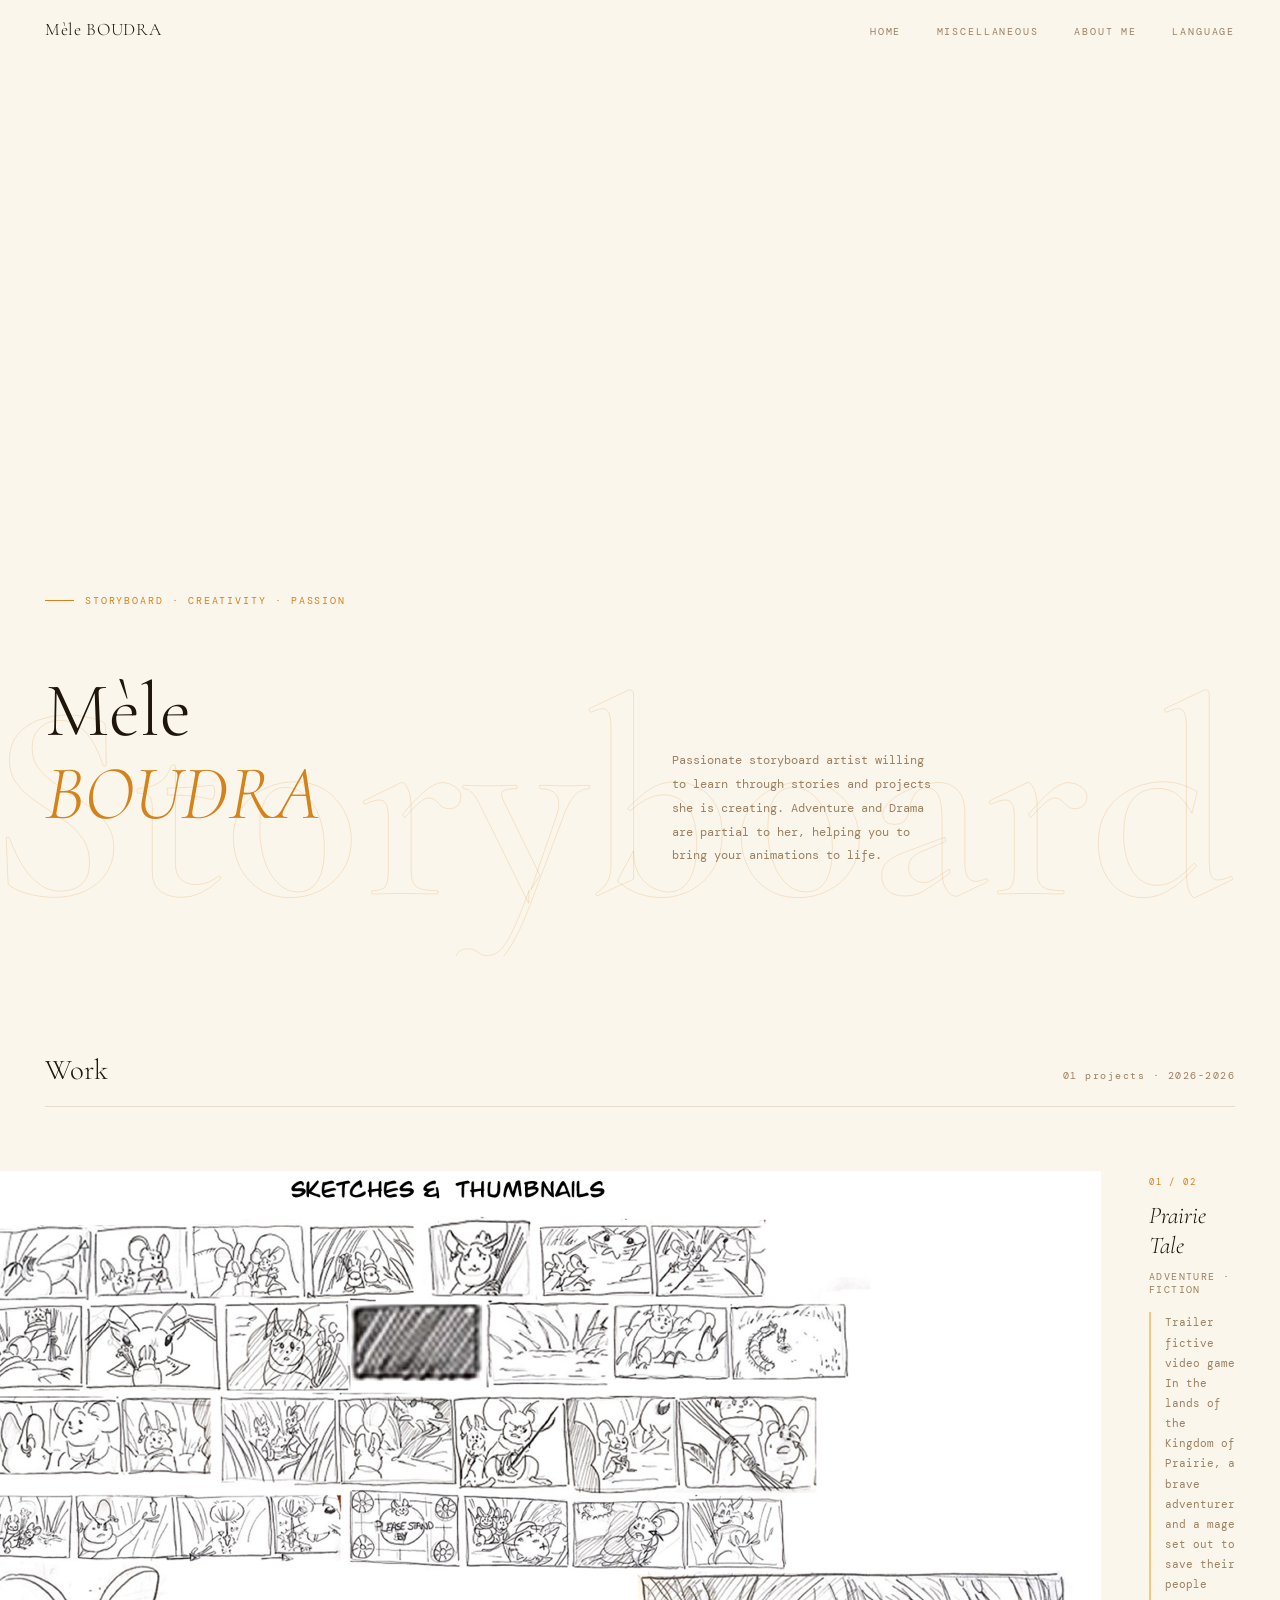
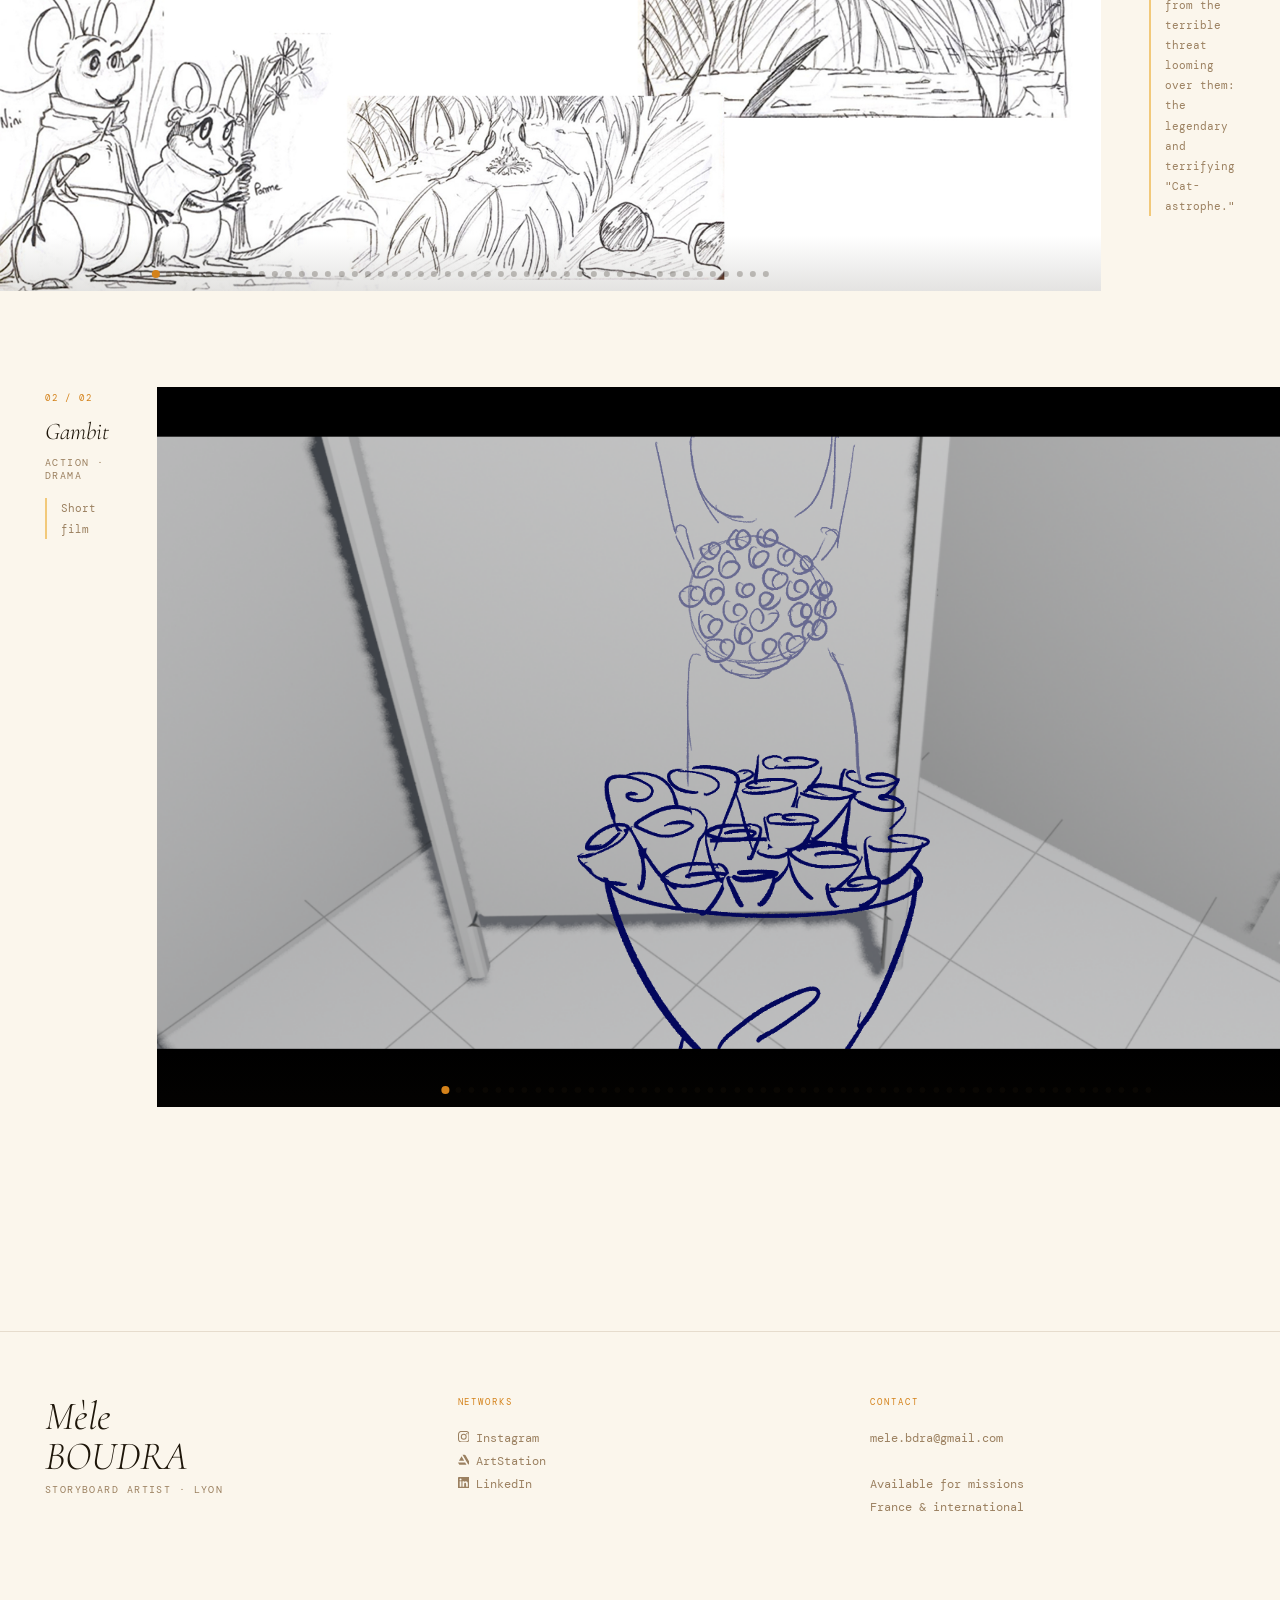
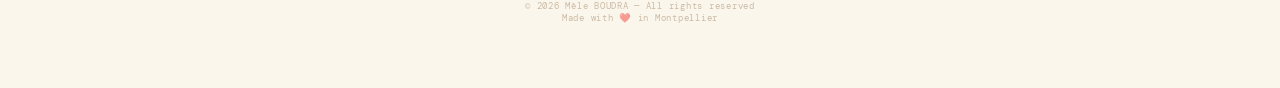
==== commit 80c3eb6f: "added project 2" ====
--- a/index.html
+++ b/index.html
@@ -146,33 +146,41 @@
                     <img src="assets/img/project2/17.png" alt="storyboard">
                     <img src="assets/img/project2/18.png" alt="storyboard">
                     <img src="assets/img/project2/19.png" alt="storyboard">
-                    <img src="assets/img/project1/20.jpg" alt="storyboard">
-                    <img src="assets/img/project1/21.jpg" alt="storyboard">
-                    <img src="assets/img/project1/22.jpg" alt="storyboard">
-                    <img src="assets/img/project1/23.jpg" alt="storyboard">
-                    <img src="assets/img/project1/24.jpg" alt="storyboard">
-                    <img src="assets/img/project1/25.jpg" alt="storyboard">
-                    <img src="assets/img/project1/26.jpg" alt="storyboard">
-                    <img src="assets/img/project1/27.jpg" alt="storyboard">
-                    <img src="assets/img/project1/28.jpg" alt="storyboard">
-                    <img src="assets/img/project1/29.jpg" alt="storyboard">
-                    <img src="assets/img/project1/30.jpg" alt="storyboard">
-                    <img src="assets/img/project1/31.jpg" alt="storyboard">
-                    <img src="assets/img/project1/32.jpg" alt="storyboard">
-                    <img src="assets/img/project1/33.jpg" alt="storyboard">
-                    <img src="assets/img/project1/34.jpg" alt="storyboard">
-                    <img src="assets/img/project1/35.jpg" alt="storyboard">
-                    <img src="assets/img/project1/36.jpg" alt="storyboard">
-                    <img src="assets/img/project1/37.jpg" alt="storyboard">
-                    <img src="assets/img/project1/38.jpg" alt="storyboard">
-                    <img src="assets/img/project1/39.jpg" alt="storyboard">
-                    <img src="assets/img/project1/40.jpg" alt="storyboard">
-                    <img src="assets/img/project1/41.jpg" alt="storyboard">
-                    <img src="assets/img/project1/42.jpg" alt="storyboard">
-                    <img src="assets/img/project1/43.jpg" alt="storyboard">
-                    <img src="assets/img/project1/44.jpg" alt="storyboard">
-                    <img src="assets/img/project1/45.jpg" alt="storyboard">
-                    <img src="assets/img/project1/46.jpg" alt="storyboard">
+                    <img src="assets/img/project2/20.png" alt="storyboard">
+                    <img src="assets/img/project2/21.png" alt="storyboard">
+                    <img src="assets/img/project2/22.png" alt="storyboard">
+                    <img src="assets/img/project2/23.png" alt="storyboard">
+                    <img src="assets/img/project2/24.png" alt="storyboard">
+                    <img src="assets/img/project2/25.png" alt="storyboard">
+                    <img src="assets/img/project2/26.png" alt="storyboard">
+                    <img src="assets/img/project2/27.png" alt="storyboard">
+                    <img src="assets/img/project2/28.png" alt="storyboard">
+                    <img src="assets/img/project2/29.png" alt="storyboard">
+                    <img src="assets/img/project2/30.png" alt="storyboard">
+                    <img src="assets/img/project2/31.png" alt="storyboard">
+                    <img src="assets/img/project2/32.png" alt="storyboard">
+                    <img src="assets/img/project2/33.png" alt="storyboard">
+                    <img src="assets/img/project2/34.png" alt="storyboard">
+                    <img src="assets/img/project2/35.png" alt="storyboard">
+                    <img src="assets/img/project2/36.png" alt="storyboard">
+                    <img src="assets/img/project2/37.png" alt="storyboard">
+                    <img src="assets/img/project2/38.png" alt="storyboard">
+                    <img src="assets/img/project2/39.png" alt="storyboard">
+                    <img src="assets/img/project2/40.png" alt="storyboard">
+                    <img src="assets/img/project2/41.png" alt="storyboard">
+                    <img src="assets/img/project2/42.png" alt="storyboard">
+                    <img src="assets/img/project2/43.png" alt="storyboard">
+                    <img src="assets/img/project2/44.png" alt="storyboard">
+                    <img src="assets/img/project2/45.png" alt="storyboard">
+                    <img src="assets/img/project2/46.png" alt="storyboard">
+                    <img src="assets/img/project2/47.png" alt="storyboard">
+                    <img src="assets/img/project2/48.png" alt="storyboard">
+                    <img src="assets/img/project2/49.png" alt="storyboard">
+                    <img src="assets/img/project2/50.png" alt="storyboard">
+                    <img src="assets/img/project2/51.png" alt="storyboard">
+                    <img src="assets/img/project2/52.png" alt="storyboard">
+                    <img src="assets/img/project2/53.png" alt="storyboard">
+                    <img src="assets/img/project2/54.png" alt="storyboard">
                 </div>
                 <button class="carrousel-btn prev">&#10094;</button>
                 <button class="carrousel-btn next">&#10095;</button>
